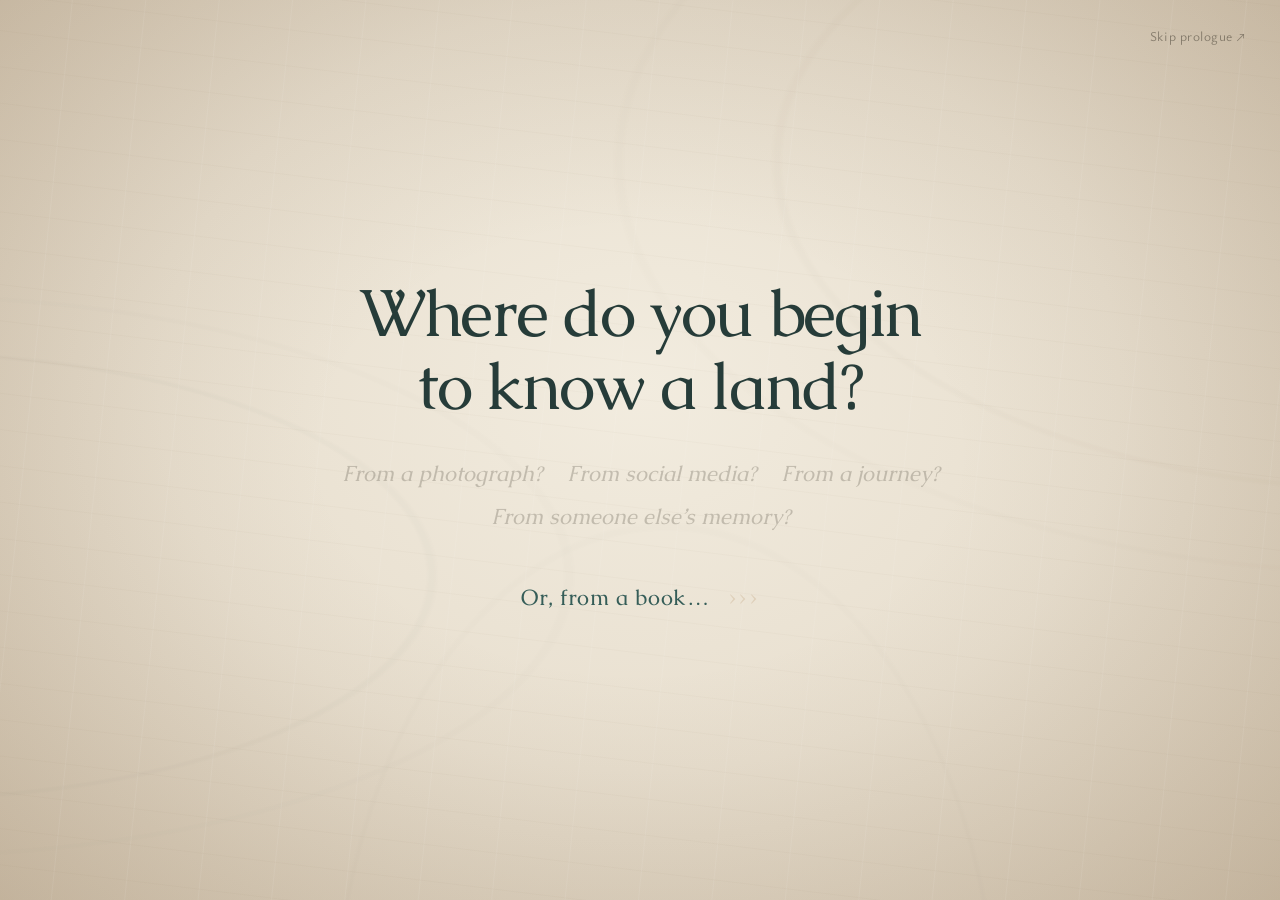
==== site/index.html @ 47a3080e "Update chapter assets and implement mobile landscape experience - Updated versioning for various cha" ====
<!doctype html>
<html lang="en">
  <head>
    <meta charset="UTF-8" />
    <meta name="viewport" content="width=device-width, initial-scale=1" />
    <script src="./scripts/atlas-intro.js?v=d33716026830"></script>
    <meta
      name="description"
      content="How much of China can one book illuminate?"
    />
    <title>山河显影 · 文化苦旅阅读地图</title>
    <link rel="preconnect" href="https://fonts.googleapis.com" />
    <link rel="preconnect" href="https://fonts.gstatic.com" crossorigin />
    <link
      rel="stylesheet"
      href="https://fonts.googleapis.com/css2?family=Caudex:ital,wght@0,400;0,700;1,400;1,700&family=Ysabeau:ital,wght@0,400..700;1,400..700&display=swap"
    />
    <link rel="stylesheet" href="./styles/atlas.css?v=4f4ea7c9a202" />
    <link rel="stylesheet" href="./styles/atlas-physical.css?v=63991ea473cd" />
    <link rel="stylesheet" href="./styles/page-transition.css?v=899e8641905a">
    <link rel="stylesheet" href="./styles/journey-audio.css?v=1cd11e8f093f">
    <script src="./scripts/journey-audio.js?v=e7b5aacf8ba4"></script>
    <script src="./scripts/page-transition.js?v=c800a690a4d4"></script>
    <link rel="stylesheet" href="./styles/site-header.css?v=4050e5fbaac1">
    <script src="./scripts/site-header.js?v=0e608b019350"></script>
    <script src="./scripts/min-type.js?v=880bda1eac59"></script>
    <link rel="stylesheet" href="./styles/atlas-journey.css?v=dbfeda174349">
    <noscript><style>.journey-ready:not(.journey-mounted) .china-map { visibility: visible; }</style></noscript>
    <link rel="preload" as="image" href="./assets/transition-book.svg?v=759a1f4c6555">
    <link rel="stylesheet" href="./styles/atlas-credits.css?v=830dfe30f48f" />
  <link rel="stylesheet" href="./styles/mobile-landscape.css?v=5d707a7c6632">
  <script src="./scripts/mobile-orientation.js?v=a3b263fd7ec6" defer></script>
</head>
  <body data-language="en" class="journey-ready">
    <script>setTimeout(() => { if (!window.ATLAS_JOURNEY) document.body.classList.remove('journey-ready'); }, 5000);</script>
    <div class="paper-noise" aria-hidden="true"></div>

    <header class="atlas-masthead site-masthead">
      <a class="atlas-wordmark site-wordmark" href="./index.html">
        <span data-copy="site-title" data-site-title>山河显影</span>
      </a>

      <button
        type="button"
        class="atlas-progress site-progress"
        aria-haspopup="dialog"
        data-aria="view-stamps-aria"
        aria-label="查看已显影的图章"
      >
        <span data-copy="progress-label" data-site-progress-label>My Seals</span>
        <b><i class="progress-count" data-site-progress-count>0</i> / <span data-site-progress-total>9</span></b>
      </button>

      <div class="atlas-actions site-actions">
        <div class="atlas-language site-language" role="group" aria-label="Language">
          <button type="button" data-language="zh" aria-pressed="false">中文</button>
          <span>／</span>
          <button type="button" data-language="en" aria-pressed="true">EN</button>
        </div>
      </div>
    </header>

    <main class="atlas-experience">
      <section class="atlas-intro">
        <h1>
          <span data-copy="question-line-1">一部书能够</span><span class="question-tail" data-copy="question-line-2">照亮多少中国？</span>
        </h1>
        <div class="cta-callout" role="note" data-atlas-guide>
          <button class="cta-close" type="button" data-aria="cta-close-aria" aria-label="关闭玩法提示">×</button>
          <span class="cta-text">
            <strong data-copy="cta-message">提灯寻路，让山河慢慢亮起</strong>
            <em data-copy="cta-hint">将游标靠近提灯，拖动地图探索，滚动缩放。完成章节后点亮光圈。</em>
            <small data-copy="cta-reward">集齐九枚山河图章，解锁最终彩蛋。</small>
          </span>
        </div>
        <button class="cta-reopen" type="button" data-aria="cta-open-aria" aria-label="打开玩法提示" hidden>
          <i aria-hidden="true">i</i><span data-copy="cta-open">玩法</span>
        </button>
      </section>

      <section class="atlas-map-stage" data-aria="stage-aria" aria-label="文化苦旅中国故事地图">
        <svg
          class="china-map"
          data-min-type="off"
          viewBox="46 98 944 590"
          role="img"
          data-aria="map-aria"
          aria-label="未完全显影的中国故事地图"
        >

          <defs>
            <filter id="atlas-bleed" x="-15%" y="-15%" width="130%" height="130%">
              <feTurbulence baseFrequency=".012 .07" numOctaves="2" seed="17" result="noise" />
              <feDisplacementMap in="SourceGraphic" in2="noise" scale="2.8" />
            </filter>
            <filter id="atlas-soft" x="-30%" y="-30%" width="160%" height="160%">
              <feGaussianBlur stdDeviation="7" />
            </filter>
            <radialGradient id="story-glow">
              <stop offset="0%" stop-color="#a44735" stop-opacity=".7" />
              <stop offset="38%" stop-color="#a44735" stop-opacity=".18" />
              <stop offset="100%" stop-color="#a44735" stop-opacity="0" />
            </radialGradient>
          </defs>

          <g class="river-skeleton" filter="url(#atlas-bleed)">
            <g class="yellow-river">
              <path id="global-yellow" d="M213 342C275 312 302 255 363 274C419 292 394 357 454 364C533 373 557 300 629 300C719 300 766 358 858 346C917 338 972 302 1086 314" />
              <text id="global-yellow-label-cn" x="707" y="314" class="map-text cn" lang="zh">黄河</text>
              <text id="global-yellow-label-en" x="708" y="329" class="map-text en" lang="en">Yellow River</text>
            </g>
            <g class="yangtze-river">
              <path id="global-yangtze" d="M164 503C259 466 342 524 430 502C512 481 551 521 630 530C733 543 781 489 859 510C947 534 1006 568 1132 553" />
              <text id="global-yangtze-label-cn" x="696" y="539" class="map-text cn" lang="zh">长江</text>
              <text id="global-yangtze-label-en" x="697" y="554" class="map-text en" lang="en">Yangtze</text>
            </g>
            <g id="global-secondary-rivers" class="secondary-rivers" aria-hidden="true"></g>
          </g>

          <g class="ancient-routes" aria-hidden="true">
            <path class="silk-road" d="M127 315C226 270 298 286 363 274C457 256 523 233 635 216" />
            <path class="tea-road" d="M171 505C241 552 338 561 430 503C456 487 462 473 474 458" />
            <text x="337" y="246" class="route-label silk-road-label cn" lang="zh">古丝路</text>
            <text x="337" y="260" class="route-label silk-road-label en" lang="en">Silk Road</text>
            <text x="275" y="575" class="route-label cn" lang="zh">西南古道</text>
            <text x="276" y="589" class="route-label en" lang="en">Southwestern Road</text>
          </g>
          <!-- One image seal per read chapter, placed next to its dot by atlas.js (layoutAtlas). -->
          <g class="chapter-seals" aria-hidden="true"></g>
          <g class="story-points">
            <!-- 《我的山河》谈的是整片土地，因此用黄河与长江之间的文学坐标，不伪装成精确故乡地点。 -->
            <g class="story-point available" role="button" tabindex="0" data-story="my-hometown" data-aria="point-my-hometown-aria" aria-label="进入我的山河">
              <circle class="point-glow" cx="606" cy="414" r="38" />
              <circle class="point-pulse" cx="606" cy="414" r="12" />
              <circle class="point-core" cx="606" cy="414" r="4" />
              <text x="620" y="397" class="point-number">03</text>
              <text x="620" y="421" class="point-clue unread cn" lang="zh">从山河出发</text>
              <text x="620" y="421" class="point-clue unread en" lang="en">Begin with the land</text>
              <text x="620" y="421" class="point-clue complete cn" lang="zh">我的山河</text>
              <text x="620" y="421" class="point-clue complete en" lang="en">My Hometown</text>
            </g>

            <g class="story-point available" role="button" tabindex="0" data-story="kashgar" aria-label="有人把来世，选在这里。">
              <circle class="point-glow" cx="118" cy="327" r="35" />
              <circle class="point-pulse" cx="118" cy="327" r="11" />
              <circle class="point-core" cx="118" cy="327" r="3" />
              <text x="128" y="313" class="point-number">09</text>
              <text x="108" y="335" text-anchor="end" class="point-clue unread cn" lang="zh">有人把来世，选在这里</text>
              <text x="108" y="335" text-anchor="end" class="point-clue unread en" lang="en">Someone chose to be reborn here</text>
              <text x="108" y="335" text-anchor="end" class="point-clue complete cn" lang="zh">西域喀什</text>
              <text x="108" y="335" text-anchor="end" class="point-clue complete en" lang="en">Kashgar</text>
            </g>

            <g class="story-point available" role="button" tabindex="0" data-story="yangguan" data-aria="point-yangguan-aria" aria-label="进入阳关雪">
              <circle class="point-glow" cx="235" cy="304" r="31" />
              <circle class="point-pulse" cx="235" cy="304" r="11" />
              <circle class="point-core" cx="235" cy="304" r="3.5" />
              <text x="245" y="291" class="point-number">08</text>
              <text x="245" y="314" class="point-clue unread cn" lang="zh">冒雪，寻阳关</text>
              <text x="245" y="314" class="point-clue unread en" lang="en">Through snow, seeking Yangguan</text>
              <text x="245" y="314" class="point-clue complete cn" lang="zh">阳关雪</text>
              <text x="245" y="314" class="point-clue complete en" lang="en">Snow on the Southern Pass</text>
            </g>

            <g class="story-point available cluster" role="button" tabindex="0" data-story="secret-spring" data-aria="point-secret-spring-aria" aria-label="进入沙原隐泉">
              <circle class="point-glow" cx="286" cy="272" r="42" />
              <circle class="point-pulse" cx="286" cy="272" r="14" />
              <circle class="point-core" cx="286" cy="272" r="4" />
              <text x="275" y="260" class="point-number">07</text>
              <text x="275" y="280" class="point-clue unread cn" lang="zh">沙山后的一弯泉</text>
              <text x="275" y="280" class="point-clue unread en" lang="en">A crescent spring beyond the dunes</text>
              <text x="275" y="280" class="point-clue complete cn" lang="zh">沙原隐泉</text>
              <text x="275" y="280" class="point-clue complete en" lang="en">The Secret Spring</text>
            </g>

            <g class="story-point available archive-cluster" role="button" tabindex="0" data-story="taoist-tower" data-aria="point-taoist-tower-aria" aria-label="进入道士塔">
              <circle class="point-glow" cx="314" cy="245" r="39" />
              <circle class="point-pulse" cx="314" cy="245" r="13" />
              <circle class="point-core" cx="314" cy="245" r="4" />
              <text x="325" y="218" class="point-number">05</text>
              <text x="325" y="242" class="point-clue unread cn" lang="zh">洞门开，经卷散</text>
              <text x="325" y="242" class="point-clue unread en" lang="en">The door opens; the scrolls scatter</text>
              <text x="325" y="242" class="point-clue complete cn" lang="zh">道士塔</text>
              <text x="325" y="242" class="point-clue complete en" lang="en">The Taoist Priest’s Tower</text>
            </g>

            <g class="story-point primary" role="button" tabindex="0" data-story="dujiangyan" data-aria="point-dujiangyan-aria" aria-label="进入都江堰">
              <circle class="point-glow" cx="455" cy="476" r="47" />
              <circle class="point-pulse" cx="455" cy="476" r="14" />
              <circle class="point-core" cx="455" cy="476" r="4.5" />
              <text x="420" y="460" class="point-number">04</text>
              <text x="440" y="480" class="point-clue unread cn" lang="zh">水，在这里被分开</text>
              <text x="440" y="480" class="point-clue unread en" lang="en">Here, the water divides</text>
              <text x="440" y="480" class="point-clue complete complete-location cn" lang="zh">都江堰</text>
              <text x="440" y="480" class="point-clue complete complete-location en" lang="en">Dujiangyan</text>
            </g>

            <g class="story-point available" role="button" tabindex="0" data-story="chengde" data-aria="point-chengde-aria" aria-label="进入山庄背影">
              <circle class="point-glow" cx="856" cy="252" r="32" />
              <circle class="point-pulse" cx="856" cy="252" r="12" />
              <circle class="point-core" cx="856" cy="252" r="4" />
              <text x="869" y="237" class="point-number">10</text>
              <text x="869" y="260" class="point-clue unread cn" lang="zh">王朝退场</text>
              <text x="869" y="260" class="point-clue unread en" lang="en">A dynasty exits</text>
              <text x="869" y="260" class="point-clue complete cn" lang="zh">山庄背影</text>
              <text x="869" y="260" class="point-clue complete en" lang="en">The Villa from Behind</text>
            </g>

            <!-- Mogao Caves: anchored geographically by atlas-camera.js. -->
            <g class="story-point available" role="button" tabindex="0" data-story="mogao-caves" data-aria="point-mogao-caves-aria" aria-label="进入莫高窟">
              <circle class="point-glow" cx="300" cy="300" r="31" />
              <circle class="point-pulse" cx="300" cy="300" r="11" />
              <circle class="point-core" cx="300" cy="300" r="3.5" />
              <text x="310" y="287" class="point-number">06</text>
              <text x="310" y="310" class="point-clue unread cn" lang="zh">一座山包，半部艺术史</text>
              <text x="310" y="310" class="point-clue unread en" lang="en">A hill holding half an art history</text>
              <text x="310" y="310" class="point-clue complete cn" lang="zh">莫高窟</text>
              <text x="310" y="310" class="point-clue complete en" lang="en">Mogao Caves</text>
            </g>

            <!-- Pokhara, Nepal: Albers position fitted to the projected places in real-geography.js. -->
            <g class="story-point available" role="button" tabindex="0" data-story="fish-tail-lodge" data-aria="point-fish-tail-lodge-aria" aria-label="进入鱼尾山屋">
              <circle class="point-glow" cx="351.5" cy="496.8" r="31" />
              <circle class="point-pulse" cx="351.5" cy="496.8" r="11" />
              <circle class="point-core" cx="351.5" cy="496.8" r="3.5" />
              <text x="361" y="484" class="point-number">11</text>
              <text x="361" y="507" class="point-clue unread cn" lang="zh">雪峰下，回望中国</text>
              <text x="361" y="507" class="point-clue unread en" lang="en">Beneath snow peaks</text>
              <text x="361" y="507" class="point-clue complete cn" lang="zh">鱼尾山屋</text>
              <text x="361" y="507" class="point-clue complete en" lang="en">Fish Tail Lodge</text>
            </g>
          </g>
        </svg>

      </section>

      <aside class="chapter-preview" aria-live="polite">
        <p data-copy="preview-text">
          一项两千多年前的工程，如何让一片平原成为“天府之国”？
        </p>
        <button class="enter-story" type="button">
          <span data-copy="enter">循着水声进入</span>
          <svg viewBox="0 0 64 18" aria-hidden="true">
            <path d="M1 9H59M51 2L60 9L51 16" />
          </svg>
        </button>
      </aside>

      <div class="unavailable-note" role="status">
        <span data-copy="unavailable">这处故事仍在等待显影</span>
      </div>

      <aside class="reveal-receipt" aria-live="polite">
        <span class="receipt-mark">水</span>
        <div>
          <p data-copy="receipt-title">一处山河已经显影</p>
          <strong data-copy="receipt-body">岷江的水，在这里成为成都平原。</strong>
        </div>
      </aside>
    </main>

    <footer class="atlas-footer">
      <div class="atlas-footer-source">
        <span class="atlas-citation" data-copy="source">文本：余秋雨《文化苦旅》</span>
        <button type="button" class="atlas-map-source site-data-sources-trigger">Data Sources</button>
      </div>
      <button class="view-stamps" type="button" data-copy="view-stamps">我的印章</button>
      <button class="reset-progress" type="button" data-copy="reset">重置阅读痕迹</button>
    </footer>

    <div class="stamp-overlay" hidden>
      <div
        class="stamp-modal"
        role="dialog"
        aria-modal="true"
        aria-labelledby="stamp-modal-title"
      >
        <button type="button" class="stamp-close" data-aria="close-aria" aria-label="关闭">×</button>
        <h2 id="stamp-modal-title" data-copy="stamp-title">图章</h2>
        <p class="stamp-count"></p>
        <div class="stamp-grid"></div>
      </div>
    </div>

    <dialog class="reset-confirmation" aria-labelledby="reset-confirmation-title" aria-describedby="reset-confirmation-description">
      <form method="dialog">
        <p class="reset-confirmation-kicker" data-copy="reset-dialog-kicker">重新开始</p>
        <h2 id="reset-confirmation-title" data-copy="reset-dialog-title">确定重新开始吗？</h2>
        <p id="reset-confirmation-description" data-copy="reset-dialog-description">这将清除你的所有章节进度与收集的图章，并返回最初的阅读引导。</p>
        <div class="reset-confirmation-actions">
          <button class="reset-cancel" type="submit" value="cancel" data-copy="reset-dialog-cancel" autofocus>取消</button>
          <button class="reset-confirm" type="button" data-copy="reset-dialog-confirm">确认重置</button>
        </div>
      </form>
    </dialog>

    <script src="./data/real-geography.js?v=49a9ddc8d22f"></script>
    <script src="./scripts/atlas.js?v=c07370ee52df"></script>
    <script src="./data/atlas-physical.js?v=a63d195fc66c"></script>
    <script src="./scripts/atlas-camera.js?v=516c25f31cf2"></script>
    <script src="./scripts/atlas-journey.js?v=deb8ffab061d"></script>
    <script src="./data/book-contents.js?v=c83d024fbbd7"></script>
    <script src="./scripts/credits-landscape.js?v=433461f9e958"></script>
    <script src="./scripts/atlas-credits.js?v=ea63b1888b7a"></script>
    <script src="./scripts/atlas-ending.js?v=7615b9f7954f"></script>
  </body>
</html>
---- site/styles/atlas.css ----
:root {
  color-scheme: light;
  --paper: #ece7db;
  --paper-light: #f3efe5;
  --ink: #20251f;
  --ink-soft: #64675c;
  --water: #345d6e;
  --water-light: #75939c;
  --moss: #747c6e;
  --sand: #b7a47f;
  --seal: #9d3d31;
  --line: rgba(32, 37, 31, 0.2);
  --cn: "Songti SC", "STSong", "Noto Serif CJK SC", "Source Han Serif SC", serif;
  --en: "Caudex", Georgia, serif;
  --label: "Ysabeau", "Songti SC", "STSong", "Noto Serif CJK SC", "Source Han Serif SC", serif;
}

* { box-sizing: border-box; }

html,
body {
  min-width: 320px;
  min-height: 100%;
}

body {
  margin: 0;
  overflow: hidden;
  color: var(--ink);
  background:
    radial-gradient(circle at 45% 46%, rgba(255, 255, 255, .55), transparent 34rem),
    var(--paper);
  font-family: var(--cn);
}

body[data-language="en"] {
  font-family: var(--en);
}

button,
a { color: inherit; }

button { font: inherit; }

.paper-noise {
  position: fixed;
  inset: 0;
  z-index: 40;
  pointer-events: none;
  opacity: .085;
  background: url("../assets/paper-grain.svg");
  mix-blend-mode: multiply;
}

.atlas-experience {
  position: relative;
  height: 100vh;
  padding-top: 72px;
}

.atlas-intro {
  position: absolute;
  z-index: 7;
  top: 100px;
  left: 5vw;
  width: min(1000px, 90vw);
  pointer-events: none;
}

.cta-callout {
  position: relative;
  display: flex;
  align-items: flex-start;
  gap: 13px;
  max-width: 390px;
  margin: 20px 0 0;
  padding: 17px 50px 18px 18px;
  border: 1px solid rgba(157, 61, 49, .3);
  border-radius: 4px 22px 9px 17px;
  background: linear-gradient(135deg, rgba(250, 247, 240, .97), rgba(240, 231, 214, .92));
  box-shadow: 0 16px 38px rgba(70, 50, 34, .12), inset 0 1px rgba(255, 255, 255, .45);
  pointer-events: auto;
  transition: opacity .28s ease, transform .28s ease;
}

.cta-callout[hidden] { display: none; }

.cta-callout::after {
  content: "";
  position: absolute;
  right: 17px;
  bottom: -5px;
  width: 38px;
  height: 9px;
  border-bottom: 1px solid rgba(157, 61, 49, .28);
  border-radius: 50%;
  transform: rotate(-5deg);
}

.cta-text {
  display: flex;
  flex-direction: column;
  gap: 6px;
}

.cta-text strong {
  color: var(--seal);
  font: 700 13.5px var(--label);
  font-style: normal;
  letter-spacing: .1em;
}

.cta-text em {
  color: var(--ink-soft);
  font: 13.5px var(--label);
  font-style: normal;
  letter-spacing: .07em;
}

.cta-text small {
  margin-top: 5px;
  padding-top: 8px;
  border-top: 1px solid rgba(157, 61, 49, .2);
  color: var(--seal);
  font: 600 12px/1.55 var(--label);
  letter-spacing: .07em;
}

.cta-close {
  position: absolute;
  top: 9px;
  right: 10px;
  display: grid;
  place-items: center;
  width: 34px;
  height: 34px;
  padding: 0;
  border: 0;
  border-radius: 50%;
  background: transparent;
  color: var(--ink-soft);
  font: 20px/1 var(--label);
  cursor: pointer;
}

.cta-close:hover,
.cta-close:focus-visible { background: rgba(157, 61, 49, .1); color: var(--seal); }

.cta-reopen {
  display: inline-flex;
  align-items: center;
  gap: 8px;
  min-height: 36px;
  margin-top: 18px;
  padding: 4px 13px 4px 6px;
  border: 1px solid rgba(157, 61, 49, .28);
  border-radius: 20px 20px 20px 7px;
  background: rgba(250, 247, 240, .9);
  color: var(--ink-soft);
  box-shadow: 0 8px 24px rgba(70, 50, 34, .1);
  font: 600 13px/1 var(--label);
  letter-spacing: .08em;
  pointer-events: auto;
  cursor: pointer;
}

.cta-reopen[hidden] { display: none; }
.cta-reopen i {
  display: grid;
  place-items: center;
  width: 24px;
  height: 24px;
  border-radius: 50%;
  background: var(--seal);
  color: #f6efe2;
  font: 600 14px/1 var(--en);
}
.cta-reopen:hover,
.cta-reopen:focus-visible { border-color: var(--seal); color: var(--seal); transform: translateY(-1px); }
.cta-close:focus-visible,
.cta-reopen:focus-visible { outline: 1px solid var(--seal); outline-offset: 3px; }

.atlas-intro h1 {
  margin: 0;
  font-size: clamp(22px, 5.2vw, 52px);
  font-weight: 400;
  line-height: 1.18;
  letter-spacing: .06em;
  white-space: nowrap;
}

.atlas-intro h1 span { display: inline; }

.atlas-intro h1 .question-accent {
  color: var(--seal);
  position: relative;
  display: inline-block;
}

.title-fireflies { position: absolute; inset: 0; pointer-events: none; }
.chapter-label-leader {
  fill: none; stroke: #8b1820; stroke-width: 1;
  vector-effect: non-scaling-stroke; opacity: .85; pointer-events: none;
}
.title-fireflies i {
  position: absolute; width: 4px; height: 4px; border-radius: 50%;
  background: #ffe3a2; box-shadow: 0 0 6px 2px #e6b96199;
  opacity: .25; animation: title-firefly 4.8s ease-in-out infinite;
}
.title-fireflies i:nth-child(1) { left: 8%; top: 8%; animation-delay: -1s; }
.title-fireflies i:nth-child(2) { left: 68%; top: -12%; animation-delay: -3.4s; }
.title-fireflies i:nth-child(3) { left: 96%; top: 66%; animation-delay: -4.8s; }
.title-fireflies i:nth-child(4) { left: 35%; top: 95%; animation-delay: -2.2s; }
@keyframes title-firefly {
  0%, 100% { opacity: .12; transform: translate(-4px, 4px) scale(.7); }
  35% { opacity: .95; transform: translate(3px, -5px) scale(1); }
  65% { opacity: .45; transform: translate(10px, -12px) scale(.8); }
  82% { opacity: .8; transform: translate(2px, -3px) scale(1); }
}
@media (prefers-reduced-motion: reduce) {
  .atlas-intro h1 .title-fireflies { display: none; }
}

body[data-language="en"] .atlas-intro h1 {
  font-family: var(--en);
  font-size: clamp(15px, 3.2vw, 46px);
  font-weight: 400;
  font-style: normal;
  line-height: 1.05;
  letter-spacing: -.025em;
}

body[data-language="en"] .atlas-intro .question-tail::before {
  content: " ";
}

.atlas-map-stage {
  position: absolute;
  inset: 72px 0 28px;
  overflow: hidden;
}

.china-map {
  position: absolute;
  inset: 3% 1% -2% 1%;
  width: 98%;
  height: 99%;
  overflow: visible;
  transform-origin: 53% 64%;
  transition:
    transform 1.25s cubic-bezier(.72, 0, .25, 1),
    opacity .7s ease;
}

.river-skeleton path {
  fill: none;
  stroke: rgba(52, 93, 110, .44);
  stroke-linecap: round;
}

.yellow-river path { stroke-width: 4; }
.yangtze-river path { stroke-width: 6; }
.secondary-rivers path {
  stroke-width: 1.35;
  opacity: .1;
  transition: opacity 1.2s ease, stroke-width 1.2s ease;
}

body.dujiangyan-complete .secondary-rivers path[data-river="min"] {
  stroke-width: 2.5;
  opacity: .58;
}

.map-text,
.route-label {
  fill: var(--ink-soft);
  font-family: var(--cn);
  font-size: 16px;
  letter-spacing: .18em;
  paint-order: stroke;
  stroke: rgba(236, 231, 219, .94);
  stroke-width: 3px;
  stroke-linejoin: round;
}

.map-text.en,
.route-label.en {
  font-family: var(--label);
  font-size: 12px;
  letter-spacing: .16em;
}

.vertical { writing-mode: vertical-rl; }

.ancient-routes path {
  fill: none;
  stroke: rgba(92, 83, 64, .27);
  stroke-width: 1.2;
  stroke-dasharray: 2 8;
}

.route-label { font-size: 13px; }
.route-label.en { font-size: 11px; }

.story-point {
  cursor: pointer;
  outline: none;
}

.story-point .point-glow {
  fill: url("#story-glow");
  opacity: .22;
  transition: opacity .4s ease;
}

.story-point .point-core {
  fill: var(--seal);
  stroke: var(--paper);
  stroke-width: 1.5;
}

.story-point .point-pulse,
.story-point .point-orbit {
  fill: none;
  stroke: var(--seal);
  stroke-width: 1;
  transform-box: fill-box;
  transform-origin: center;
}

.point-archive-mark {
  fill: none;
  stroke: var(--seal);
  stroke-width: 1;
  pointer-events: none;
}

.story-point .point-pulse {
  animation: atlas-pulse 2.4s ease-out infinite;
}

@keyframes atlas-pulse {
  0% { opacity: .7; transform: scale(.45); }
  100% { opacity: 0; transform: scale(2.6); }
}

.point-number {
  fill: var(--seal);
  font: 10px var(--label);
  letter-spacing: .14em;
  paint-order: stroke;
  stroke: rgba(236, 231, 219, .94);
  stroke-width: 2.5px;
  stroke-linejoin: round;
}

.point-clue {
  fill: var(--ink);
  font-family: var(--cn);
  font-size: 15px;
  letter-spacing: .13em;
  paint-order: stroke;
  stroke: rgba(236, 231, 219, .96);
  stroke-width: 3px;
  stroke-linejoin: round;
}

.point-clue.en {
  font: 12px var(--label);
  letter-spacing: .15em;
}

/* One language at a time. Every paired label carries lang="zh" or lang="en"; the one for the other
   language is removed whatever else styles it, so both can never show together. */
body[data-language="zh"] [lang="en"],
body[data-language="en"] [lang="zh"] {
  display: none !important;
}

.story-point.quiet .point-clue,
.story-point.quiet .point-number {
  opacity: .18;
  transition: opacity .35s ease;
}

.story-point.quiet .point-core { opacity: .42; }

.story-point:hover .point-glow { opacity: .72; }
.story-point.quiet:hover .point-clue,
.story-point.quiet:hover .point-number { opacity: .8; }

.story-point.primary .point-clue {
  font-size: 17px;
}

.story-point.available .point-clue {
  font-size: 16px;
}

.story-point.available .point-glow {
  opacity: .34;
}

.story-point .complete { display: none; }

body.my-hometown-complete .story-point[data-story="my-hometown"] .unread {
  display: none;
}

body.my-hometown-complete .story-point[data-story="my-hometown"] .complete {
  display: block;
}

body.dujiangyan-complete .story-point[data-story="dujiangyan"] .unread {
  display: none;
}

body.dujiangyan-complete .story-point[data-story="dujiangyan"] .complete {
  display: block;
}

body.secret-spring-complete .story-point[data-story="secret-spring"] .unread {
  display: none;
}

body.secret-spring-complete .story-point[data-story="secret-spring"] .complete {
  display: block;
}

body.taoist-tower-complete .story-point[data-story="taoist-tower"] .unread {
  display: none;
}

body.taoist-tower-complete .story-point[data-story="taoist-tower"] .complete {
  display: block;
}

body.chengde-complete .story-point[data-story="chengde"] .unread {
  display: none;
}

body.chengde-complete .story-point[data-story="chengde"] .complete {
  display: block;
}

body.yangguan-complete .story-point[data-story="yangguan"] .unread {
  display: none;
}

body.yangguan-complete .story-point[data-story="yangguan"] .complete {
  display: block;
}

body.mogao-caves-complete .story-point[data-story="mogao-caves"] .unread {
  display: none;
}

body.mogao-caves-complete .story-point[data-story="mogao-caves"] .complete {
  display: block;
}

body.fish-tail-lodge-complete .story-point[data-story="fish-tail-lodge"] .unread {
  display: none;
}

body.fish-tail-lodge-complete .story-point[data-story="fish-tail-lodge"] .complete {
  display: block;
}

/* Chapter callout: placed next to the hovered dot by atlas.js (left/top, data-side, --tip). It takes no layout space. */
.chapter-preview {
  --callout-bg: rgba(243, 239, 229, .97);
  --callout-line: rgba(157, 61, 49, .38);
  position: absolute;
  z-index: 9;
  left: 0;
  top: 0;
  width: min(280px, calc(100% - 24px));
  padding: 14px 18px 12px;
  border: 1px solid var(--callout-line);
  background: var(--callout-bg);
  box-shadow: 0 16px 44px rgba(41, 38, 29, .14);
  opacity: 0;
  visibility: hidden;
  transform: translateY(6px);
  pointer-events: none;
  transition:
    opacity .28s ease,
    transform .28s ease,
    visibility .28s;
}

.chapter-preview[data-side="above"] { transform: translateY(-6px); }
.chapter-preview[data-side="left"] { transform: translateX(6px); }
.chapter-preview[data-side="right"] { transform: translateX(-6px); }

.chapter-preview.is-visible {
  opacity: 1;
  visibility: visible;
  transform: none;
  pointer-events: auto;
}

/* touch: a card may sit on top of a neighbouring dot, so only its button captures taps */
@media (hover: none) {
  .chapter-preview.is-visible { pointer-events: none; }
  .chapter-preview.is-visible .enter-story { pointer-events: auto; }
}

/* pointer toward the dot: a rotated square showing two borders */
.chapter-preview::before {
  content: "";
  position: absolute;
  width: 11px;
  height: 11px;
  background: var(--callout-bg);
  border: 0 solid var(--callout-line);
  transform: rotate(45deg);
}

.chapter-preview[data-side="below"]::before {
  top: -6px;
  left: var(--tip, 50%);
  margin-left: -6px;
  border-width: 1px 0 0 1px;
}

.chapter-preview[data-side="above"]::before {
  bottom: -6px;
  left: var(--tip, 50%);
  margin-left: -6px;
  border-width: 0 1px 1px 0;
}

.chapter-preview[data-side="left"]::before {
  right: -6px;
  top: var(--tip, 50%);
  margin-top: -6px;
  border-width: 1px 1px 0 0;
}

.chapter-preview[data-side="right"]::before {
  left: -6px;
  top: var(--tip, 50%);
  margin-top: -6px;
  border-width: 0 0 1px 1px;
}

/* dotted leader from the pointer to the dot, only when the card sits farther off (--lead > 0) */
.chapter-preview::after {
  content: "";
  position: absolute;
  border: 0 dotted var(--callout-line);
}

.chapter-preview[data-side="below"]::after {
  left: var(--tip, 50%);
  bottom: 100%;
  height: var(--lead, 0px);
  margin-bottom: 6px;
  border-left-width: 1px;
}

.chapter-preview[data-side="above"]::after {
  left: var(--tip, 50%);
  top: 100%;
  height: var(--lead, 0px);
  margin-top: 6px;
  border-left-width: 1px;
}

.chapter-preview[data-side="left"]::after {
  top: var(--tip, 50%);
  left: 100%;
  width: var(--lead, 0px);
  margin-left: 6px;
  border-top-width: 1px;
}

.chapter-preview[data-side="right"]::after {
  top: var(--tip, 50%);
  right: 100%;
  width: var(--lead, 0px);
  margin-right: 6px;
  border-top-width: 1px;
}

.preview-index {
  margin: 0;
  color: var(--seal);
  font: 13.5px var(--label);
  letter-spacing: .16em;
}

.chapter-preview h2 {
  margin: 8px 0 7px;
  font-size: 24px;
  font-weight: 400;
  letter-spacing: .1em;
}

body[data-language="en"] .chapter-preview h2 {
  font: 21px var(--en);
  letter-spacing: -.02em;
}

.chapter-preview > p:not(.preview-index) {
  margin: 0 0 12px;
  color: var(--ink-soft);
  font-size: 13.5px;
  line-height: 1.8;
  letter-spacing: .08em;
}

body[data-language="en"] .chapter-preview > p:not(.preview-index) {
  font: 14px/1.55 var(--en);
  letter-spacing: 0;
}

.enter-story {
  appearance: none;
  display: flex;
  align-items: center;
  gap: 13px;
  padding: 8px 0;
  border: 0;
  border-bottom: 1px solid var(--ink);
  background: none;
  font-size: 13.5px;
  letter-spacing: .15em;
  cursor: pointer;
}

.enter-story svg {
  width: 45px;
  fill: none;
  stroke: currentColor;
  stroke-width: 1;
}

.unavailable-note {
  position: absolute;
  z-index: 12;
  left: 50%;
  bottom: 65px;
  padding: 10px 16px;
  color: var(--paper);
  background: var(--ink);
  font-size: 13.5px;
  letter-spacing: .14em;
  opacity: 0;
  transform: translate(-50%, 8px);
  pointer-events: none;
  transition: opacity .25s ease, transform .25s ease;
}

.unavailable-note.is-visible {
  opacity: 1;
  transform: translate(-50%, 0);
}

.reveal-receipt {
  position: fixed;
  z-index: 55;
  top: calc(var(--site-header-height, 72px) + 22px);
  right: 30px;
  display: grid;
  grid-template-columns: 54px minmax(190px, 1fr);
  gap: 14px;
  align-items: center;
  width: min(390px, calc(100vw - 40px));
  min-height: 86px;
  padding: 14px 20px 14px 16px;
  border: 1px solid rgba(118, 75, 53, .72);
  border-radius: 3px 12px 12px 3px;
  background:
    radial-gradient(circle at 16% 22%, rgba(255,255,255,.38), transparent 24%),
    repeating-linear-gradient(0deg, rgba(114,76,53,.045) 0 1px, transparent 1px 4px),
    #e8ddc5;
  box-shadow: 0 18px 32px rgba(25, 28, 25, .22), inset 0 0 0 2px rgba(255,255,255,.18), inset 0 0 22px rgba(105, 70, 44, .17);
  opacity: 0;
  transform: translateX(0) scaleX(1);
  transform-origin: right center;
  pointer-events: none;
  overflow: visible;
  will-change: transform, opacity;
  transition: opacity .35s ease;
}

.reveal-receipt::before,
.reveal-receipt::after {
  content: "";
  position: absolute;
  top: -7px;
  bottom: -7px;
  width: 17px;
  border: 1px solid rgba(104, 65, 43, .65);
  background: linear-gradient(90deg, #b78a62, #ead9ba 48%, #9a6848);
  box-shadow: 0 5px 9px rgba(45, 34, 27, .2);
  z-index: -1;
}

.reveal-receipt::before {
  left: -9px;
  border-radius: 50% 4px 4px 50%;
  transform: rotate(-1deg);
}

.reveal-receipt::after {
  right: -9px;
  border-radius: 4px 50% 50% 4px;
  transform: rotate(1deg);
}

body.is-returning .reveal-receipt {
  opacity: 1;
  transform: translateY(0);
  pointer-events: auto;
  animation: scroll-unfurl 1s cubic-bezier(.2,.78,.22,1) both;
}

@keyframes scroll-unfurl {
  0% { opacity: 0; transform: translateX(115%) scaleX(.18); }
  58% { opacity: 1; transform: translateX(-3%) scaleX(1.035); }
  78% { transform: translateX(1%) scaleX(.985); }
  100% { opacity: 1; transform: translateX(0) scaleX(1); }
}

.receipt-mark {
  display: grid;
  width: 44px;
  height: 44px;
  place-items: center;
  border: 2px solid var(--seal);
  color: var(--seal);
  font-size: 25px;
}

.reveal-receipt p {
  margin: 0 0 5px;
  color: var(--seal);
  font-size: 14px;
  letter-spacing: .15em;
}

.reveal-receipt strong {
  font-size: 13.5px;
  font-weight: 400;
  letter-spacing: .07em;
}

body[data-seal-collection="flying"] .site-progress {
  animation: seal-target-pulse .45s ease-in-out infinite alternate;
}

@keyframes seal-target-pulse {
  from { transform: translateX(0); }
  to { transform: translateX(3px); }
}

.stamp-overlay {
  position: fixed;
  z-index: 60;
  inset: 0;
  display: flex;
  align-items: center;
  justify-content: center;
  padding: 24px;
  background: rgba(32, 37, 31, .55);
  backdrop-filter: blur(2px);
  opacity: 0;
  transition: opacity .26s ease;
}

.stamp-overlay:not(.is-visible) { pointer-events: none; }

.stamp-overlay.is-visible { opacity: 1; }

.stamp-modal {
  position: relative;
  width: min(560px, 100%);
  min-width: 0;
  max-height: 82vh;
  overflow-y: auto;
  padding: 34px 30px 30px;
  border: 1px solid var(--line);
  background: var(--paper-light);
  box-shadow: 0 24px 70px rgba(41, 38, 29, .25);
  transform: translateY(14px) scale(.98);
  transition: transform .3s ease;
}

.stamp-overlay.is-visible .stamp-modal {
  transform: none;
}

.stamp-close {
  position: absolute;
  top: 16px;
  right: 16px;
  appearance: none;
  padding: 4px;
  border: 0;
  background: none;
  color: var(--ink-soft);
  font-size: 20px;
  line-height: 1;
  cursor: pointer;
}

.stamp-close:hover,
.stamp-close:focus-visible {
  color: var(--seal);
}

.stamp-kicker {
  margin: 0 0 10px;
  color: var(--seal);
  font: 600 13.5px var(--label);
  letter-spacing: .16em;
}

.stamp-modal h2 {
  margin: 0 0 12px;
  font-size: 26px;
  font-weight: 400;
  letter-spacing: .12em;
}

.stamp-desc {
  max-width: 40em;
  margin: 0 0 6px;
  color: var(--ink-soft);
  font-size: 14px;
  line-height: 1.8;
  letter-spacing: .06em;
}

.stamp-count {
  margin: 0 0 22px;
  color: var(--ink-soft);
  font: 600 13.5px var(--label);
  letter-spacing: .12em;
}

.stamp-grid {
  display: grid;
  grid-template-columns: repeat(3, minmax(0, 1fr));
  gap: 24px 18px;
}

.stamp-card {
  display: flex;
  flex-direction: column;
  align-items: center;
  gap: 10px;
  padding: 8px 0;
  text-align: center;
}

.stamp-mark {
  display: grid;
  width: 52px;
  height: 52px;
  place-items: center;
  border: 2px dashed var(--line);
  color: var(--ink-soft);
  font-size: 26px;
}

.stamp-card.is-unlocked .stamp-mark {
  border-style: solid;
  border-color: var(--seal);
  background: rgba(157, 61, 49, .06);
  color: var(--seal);
}

.stamp-name {
  font-size: 14px;
  letter-spacing: .1em;
  color: var(--ink);
}

.stamp-card:not(.is-unlocked) .stamp-name {
  color: var(--ink-soft);
}

.stamp-line {
  font-size: 13.5px;
  line-height: 1.6;
  letter-spacing: .05em;
  color: var(--ink-soft);
}

.stamp-card:not(.is-unlocked) .stamp-line {
  font-style: italic;
  opacity: .9;
}

.view-stamps {
  display: none;
}

.atlas-footer {
  position: fixed;
  inset: auto 0 0;
  z-index: 30;
  display: flex;
  align-items: center;
  justify-content: flex-end;
  gap: 26px;
  height: 38px;
  padding: 0 38px;
  border-top: 1px solid var(--line);
  background: rgba(236, 231, 219, .9);
  color: var(--ink-soft);
  font: 13.5px var(--label);
  letter-spacing: .07em;
}

.atlas-citation {
  margin-right: auto;
}

.atlas-map-source {
  color: var(--ink-soft);
  font-family: var(--label);
  font-size: 11px;
  letter-spacing: 0.04em;
}

.reset-progress {
  appearance: none;
  padding: 0;
  border: 0;
  background: none;
  color: inherit;
  cursor: pointer;
}

@media (max-width: 900px) {
  body { overflow-y: auto; }

  .atlas-experience {
    height: auto;
    min-height: 100vh;
    padding-top: 64px;
  }

  .atlas-intro {
    position: relative;
    top: auto;
    left: auto;
    width: auto;
    padding: 25px 22px 0;
  }

  .cta-callout { padding: 15px 46px 16px 15px; }

  .atlas-map-stage {
    position: relative;
    inset: auto;
    height: 76vh;
    min-height: 560px;
    margin-top: -10px;
    overflow-x: auto;
    overflow-y: hidden;
    overscroll-behavior-x: contain;
    scrollbar-color: var(--ink-soft) transparent;
    scrollbar-width: thin;
  }

  .china-map {
    inset: 0;
    width: 100%;
    height: 100%;
  }

  .atlas-footer {
    position: static;
    justify-content: flex-end;
    gap: 16px;
    height: 40px;
    padding: 0 18px;
    font-size: 13.5px;
  }

  .atlas-citation {
    display: none;
  }

  .view-stamps {
    display: block;
    appearance: none;
    padding: 0;
    border: 0;
    background: none;
    color: var(--seal);
    cursor: pointer;
  }

  .reveal-receipt {
    position: fixed;
    top: calc(var(--site-header-height, 64px) + 16px);
    right: 14px;
    bottom: auto;
    width: min(360px, calc(100vw - 28px));
    grid-template-columns: 44px minmax(0, 1fr);
    padding: 12px 15px 12px 12px;
  }

  .stamp-modal {
    padding: 28px 20px 24px;
  }
}

@media (max-width: 520px) {

  .atlas-map-stage {
    height: 66vh;
    min-height: 480px;
  }

  /* A phone keeps the map near the desktop scale, so its labels stay at 10pt without crowding,
     and the map scrolls sideways (atlas.js starts it centred on the chapters). */
  .atlas-map-stage {
    overflow-x: auto;
    overflow-y: hidden;
    overscroll-behavior-x: contain;
    scrollbar-width: none;
  }

  .atlas-map-stage::-webkit-scrollbar { display: none; }

  .china-map {
    inset: 0 auto 0 0;
    width: 880px;
  }

  .chapter-preview {
    width: min(232px, calc(100% - 24px));
    padding: 12px 14px 10px;
  }

  .chapter-preview h2 {
    margin: 6px 0 5px;
    font-size: 21px;
  }

  body[data-language="en"] .chapter-preview h2 { font-size: 19px; }

  .reset-progress,
  .view-stamps { font-size: 13.5px; }
}

@media (prefers-reduced-motion: reduce) {
  *,
  *::before,
  *::after {
    scroll-behavior: auto !important;
    animation-duration: .01ms !important;
    animation-iteration-count: 1 !important;
    transition-duration: .01ms !important;
  }
}

/* English typography: Caudex for editorial text, Ysabeau for interface text. */
body[data-language="en"] :is(
  .enter-story,
  .unavailable-note,
  .reset-progress,
  .reveal-receipt button,
  .view-stamps,
  .stamp-kicker,
  .stamp-count,
  .stamp-close
) {
  font-family: var(--label);
  font-weight: 600;
}

body[data-language="en"] :is(
  .atlas-progress,
  .atlas-language,
  .map-text.en,
  .route-label.en,
  .point-number,
  .point-clue.en,
  .preview-index,
  .enter-story,
  .unavailable-note,
  .atlas-footer
) {
  letter-spacing: .08em;
}

/* Readable type scale based on Material's label/body hierarchy. */
.route-label.en {
  font-size: 13px;
}

.point-number {
  font-size: 12px;
}

.point-clue.en {
  font-size: 14px;
  font-weight: 600;
}

.preview-index,
.unavailable-note {
  font-size: 14px;
  line-height: 1.4;
}

.chapter-preview > p:not(.preview-index) {
  font-size: 14px;
  line-height: 1.65;
}

body[data-language="en"] .chapter-preview > p:not(.preview-index) {
  font: 15px/1.6 var(--en);
}

.enter-story {
  min-height: 40px;
  font-size: 14px;
}

.reveal-receipt p,
.reveal-receipt strong {
  font-size: 14px;
  line-height: 1.4;
}

.atlas-footer {
  font-size: 14px;
}

@media (max-width: 900px) {
  .atlas-intro {
    width: 100%;
  }

  .atlas-footer {
    font-size: 14px;
  }
}

@media (max-width: 520px) {
  .reset-progress,
  .view-stamps {
    font-size: 14px;
  }
}

/* Kashgar remains visible after reading. */
body.kashgar-complete [data-story="kashgar"] .point-core { fill: var(--cinnabar, #944b39); r: 6px; }
body.kashgar-complete [data-story="kashgar"] .point-glow { opacity: .3; }

[data-story="kashgar"] .complete,body.kashgar-complete [data-story="kashgar"] .unread{display:none}
body.kashgar-complete[data-language="zh"] [data-story="kashgar"] .complete.cn,body.kashgar-complete[data-language="en"] [data-story="kashgar"] .complete.en{display:block}

.receipt-mark.has-seal{border:0;background:none;flex-shrink:0}.receipt-mark.has-seal img{width:50px;height:50px;display:block}

/* Homepage previews contain only a question and its invitation. */
.chapter-preview > p[data-copy="preview-text"] { font-size: 17px; line-height: 1.75; letter-spacing: .025em; margin: 0 0 22px; }
body[data-language="en"] .chapter-preview > p[data-copy="preview-text"] { font-size: 19px; line-height: 1.5; }
.stamp-mark.has-seal { border: 0; background: none; }
.stamp-mark.has-seal img { display: block; width: 52px; height: 52px; }

.stamp-overlay[hidden] { display: none; }

/* 阳关雪: the drawn seal stays on the map after reading, as with Kashgar. */

/* A read chapter's dot settles like Kashgar's: a larger, still cinnabar dot, no pulse. */
body.my-hometown-complete [data-story="my-hometown"] .point-core,
body.dujiangyan-complete [data-story="dujiangyan"] .point-core,
body.secret-spring-complete [data-story="secret-spring"] .point-core,
body.taoist-tower-complete [data-story="taoist-tower"] .point-core,
body.chengde-complete [data-story="chengde"] .point-core,
body.yangguan-complete [data-story="yangguan"] .point-core,
body.fish-tail-lodge-complete [data-story="fish-tail-lodge"] .point-core,
body.mogao-caves-complete [data-story="mogao-caves"] .point-core {
  fill: var(--cinnabar, #944b39);
  r: 6px;
}
body.my-hometown-complete [data-story="my-hometown"] .point-glow,
body.dujiangyan-complete [data-story="dujiangyan"] .point-glow,
body.secret-spring-complete [data-story="secret-spring"] .point-glow,
body.taoist-tower-complete [data-story="taoist-tower"] .point-glow,
body.chengde-complete [data-story="chengde"] .point-glow,
body.yangguan-complete [data-story="yangguan"] .point-glow,
body.fish-tail-lodge-complete [data-story="fish-tail-lodge"] .point-glow,
body.mogao-caves-complete [data-story="mogao-caves"] .point-glow {
  opacity: .3;
}
body.my-hometown-complete [data-story="my-hometown"] .point-pulse,
body.kashgar-complete [data-story="kashgar"] .point-pulse,
body.dujiangyan-complete [data-story="dujiangyan"] .point-pulse,
body.secret-spring-complete [data-story="secret-spring"] .point-pulse,
body.taoist-tower-complete [data-story="taoist-tower"] .point-pulse,
body.chengde-complete [data-story="chengde"] .point-pulse,
body.yangguan-complete [data-story="yangguan"] .point-pulse,
body.fish-tail-lodge-complete [data-story="fish-tail-lodge"] .point-pulse,
body.dujiangyan-complete [data-story="dujiangyan"] .point-orbit,
body.secret-spring-complete [data-story="secret-spring"] .point-orbit,
body.taoist-tower-complete [data-story="taoist-tower"] .point-orbit,
body.chengde-complete [data-story="chengde"] .point-orbit,
body.yangguan-complete [data-story="yangguan"] .point-orbit,
body.fish-tail-lodge-complete [data-story="fish-tail-lodge"] .point-orbit,
body.dujiangyan-complete [data-story="dujiangyan"] .point-archive-mark,
body.secret-spring-complete [data-story="secret-spring"] .point-archive-mark,
body.taoist-tower-complete [data-story="taoist-tower"] .point-archive-mark,
body.chengde-complete [data-story="chengde"] .point-archive-mark,
body.yangguan-complete [data-story="yangguan"] .point-archive-mark,
body.fish-tail-lodge-complete [data-story="fish-tail-lodge"] .point-archive-mark,
body.mogao-caves-complete [data-story="mogao-caves"] .point-pulse,
body.mogao-caves-complete [data-story="mogao-caves"] .point-orbit {
  display: none;
  animation: none;
}

/* 莫高窟 */

/* 鱼尾山屋 */


/* One seal per read chapter (docs/map-guidance.md M-4, M-7): the same image seal the chapter uses, placed by
   atlas.js next to its dot where it covers no label, dot or other seal; stamped in when the reader returns. */
.chapter-seal { opacity: 0; pointer-events: none; transition: opacity 1.3s; }
.chapter-seal.is-shown { opacity: .9; }

.chapter-seal { transform-box:fill-box; transform-origin:center; }
.chapter-seal.is-reveal-pending { opacity:0; transition:none; }
.chapter-seal.is-stamping { transition:none; }


.reset-confirmation {
  width: min(470px, calc(100vw - 32px));
  margin: auto;
  padding: 0;
  border: 1px solid rgba(198, 165, 107, .32);
  border-radius: 5px 22px 10px 18px;
  color: #e3dccd;
  background: linear-gradient(145deg, #3c2c23, #2b211b);
  box-shadow: 0 30px 100px rgba(20, 12, 8, .48), inset 0 1px rgba(240, 214, 170, .08);
}
.reset-confirmation::backdrop { background: rgba(35, 26, 20, .58); backdrop-filter: blur(3px); }
.reset-confirmation form { padding: 32px 34px 30px; }
.reset-confirmation-kicker {
  margin: 0 0 10px;
  color: #d5b77e;
  font: 600 12px/1.4 var(--label);
  letter-spacing: .18em;
}
.reset-confirmation h2 {
  margin: 0 0 14px;
  font: 400 27px/1.35 var(--cn);
  letter-spacing: .08em;
}
body[data-language="en"] .reset-confirmation h2 { font-family: var(--en); letter-spacing: .025em; }
.reset-confirmation #reset-confirmation-description {
  margin: 0;
  color: #bfc0b3;
  font: 14px/1.75 var(--label);
  letter-spacing: .045em;
}
.reset-confirmation-actions {
  display: flex;
  justify-content: flex-end;
  gap: 10px;
  margin-top: 26px;
  padding-top: 18px;
  border-top: 1px solid rgba(198, 165, 107, .18);
}
.reset-confirmation-actions button {
  min-height: 42px;
  padding: 0 17px;
  border-radius: 10px 10px 4px 10px;
  font: 600 13px/1 var(--label);
  letter-spacing: .07em;
  cursor: pointer;
}
.reset-cancel { border: 1px solid rgba(198, 165, 107, .25); background: transparent; color: #d2cbbb; }
.reset-cancel:hover,
.reset-cancel:focus-visible { border-color: rgba(213, 183, 126, .7); color: #f0dfbf; }
.reset-confirm { border: 1px solid #aa5145; background: #923e34; color: #f7eee2; box-shadow: 0 8px 22px rgba(53, 20, 16, .28); }
.reset-confirm:hover,
.reset-confirm:focus-visible { background: #aa4a3d; }
.reset-confirmation-actions button:focus-visible { outline: 1px solid #e2bd82; outline-offset: 3px; }
@media (max-width: 520px) {
  .reset-confirmation form { padding: 27px 22px 22px; }
  .reset-confirmation-actions { align-items: stretch; flex-direction: column-reverse; }
  .reset-confirmation-actions button { width: 100%; }
}
---- site/styles/atlas-physical.css ----
/* A geographic drawing on paper: every terrain stroke is data anchored. */
.paper-noise { background-image: url('../assets/atlas-paper.svg'); opacity: .12; }
.atlas-map-stage { isolation: isolate; overflow: hidden; }
.china-map {
  inset: 0; width: 100%; height: 100%; overflow: hidden;
  touch-action: none; cursor: grab; user-select: none;
  transition: none; background: #eee9dc;
}
.china-map.is-panning { cursor: grabbing; }
.china-map:focus-visible { outline: 1px solid #944b39; outline-offset: -4px; }
.atlas-sea { fill: #dce3df; }
.atlas-land { fill: #f0e9d9; stroke: #738a83; stroke-width: .8; vector-effect: non-scaling-stroke; }
.atlas-region { stroke: none; }
.atlas-region-mountain { fill: #777d61; opacity: .04; }
.atlas-region-plateau { fill: #b4a17a; opacity: .065; }
.atlas-region-basin { fill: #c5b58c; opacity: .06; }
.atlas-region-desert { fill: #c5a76d; opacity: .21; }
.atlas-hachures { fill: none; stroke: #746e54; stroke-width: .65; opacity: .32; stroke-linecap: round; vector-effect: non-scaling-stroke; }
.atlas-hachures.weight-1 { stroke-width: .8; opacity: .4; }
.atlas-hachures.weight-2 { stroke-width: .9; opacity: .46; }
.atlas-contour { fill: none; stroke: #807953; stroke-width: .65; opacity: .23; vector-effect: non-scaling-stroke; }
.atlas-stream { fill: none; stroke: #6d9194; stroke-width: .75; opacity: .62; vector-effect: non-scaling-stroke; }
.atlas-lake { fill: #94b2b1; fill-opacity: .55; stroke: #739697; stroke-width: .65; vector-effect: non-scaling-stroke; }
.china-map .river-skeleton { filter: none; }
.china-map .river-skeleton path { stroke: #62878c; stroke-width: 1.7; opacity: .76; vector-effect: non-scaling-stroke; }
.china-map .secondary-rivers path { opacity: .45; stroke-width: 1; }
.china-map .ancient-routes path { stroke-width: 1; opacity: .6; vector-effect: non-scaling-stroke; }
.physical-label { fill: #727760; font-family: var(--cn); paint-order: stroke; stroke: #f0e9d9ee; stroke-linejoin: round; pointer-events: none; }
.physical-label.sea { fill: #708e91; stroke: #dce3dfee; }
.physical-label.lake,.physical-label.local { fill: #5f7d7b; }
body[data-language="en"] .physical-label { font-family: var(--en); font-style: italic; }
.china-map[data-detail="1"] [data-level="2"],
.china-map[data-detail="1"] [data-level="3"],
.china-map[data-detail="2"] [data-level="3"] { display: none; }
.story-point .point-glow,.story-point .point-pulse { pointer-events: none; }
.atlas-intro h1 { text-shadow: 0 1px 14px #f5eedf,0 1px 5px #f5eedf; }
.atlas-intro { position: fixed; top: calc(var(--site-header-height,72px) + 22px); left: 3.5vw; }
.cta-callout { max-width: 410px; background: #f6f0e2d9; border-color: #a995704d; }
.atlas-navigation {
  position: absolute; right: 28px; bottom: 24px; z-index: 8;
  display: flex; flex-direction: column; align-items: flex-end; gap: 9px;
}
.atlas-zoom-controls {
  display: flex;
  gap: 2px;
  padding: 3px;
  border: 1px solid #958b7030;
  border-radius: 13px 13px 5px 13px;
  background: #f3ecddc9;
  box-shadow: 0 8px 24px #54493416, inset 0 1px #fff8;
  backdrop-filter: blur(8px);
}
.atlas-zoom-controls button {
  position: relative;
  display: grid;
  place-items: center;
  width: 46px;
  height: 44px;
  min-width: 0;
  min-height: 0;
  padding: 0;
  border: 0;
  border-radius: 9px;
  background: transparent;
  color: #565c4e;
  cursor: pointer;
  font: 0/0 var(--sans);
}
.atlas-zoom-controls button + button { box-shadow: inset 1px 0 #958b7018; }
.atlas-zoom-controls button[data-camera="in"]::before,
.atlas-zoom-controls button[data-camera="in"]::after,
.atlas-zoom-controls button[data-camera="out"]::before {
  content: "";
  position: absolute;
  top: 50%;
  left: 50%;
  width: 13px;
  height: 1.25px;
  border-radius: 2px;
  background: currentColor;
  transform: translate(-50%, -50%);
}
.atlas-zoom-controls button[data-camera="in"]::after { transform: translate(-50%, -50%) rotate(90deg); }
.atlas-zoom-controls button.atlas-home { width: 52px; font: 14px/1 var(--cn); letter-spacing: .05em; }
.atlas-zoom-controls button:disabled { opacity: .3; cursor: default; }
.atlas-zoom-controls button:hover:not(:disabled) { background: #e4dac7a6; }
.atlas-zoom-controls button:focus-visible,.atlas-notes-toggle:focus-visible,.atlas-notes-close:focus-visible { outline: 1px solid #944b39; outline-offset: 2px; }
.atlas-scale {
  padding: 4px 8px;
  border: 1px solid #958b7026;
  border-radius: 8px 3px 8px 8px;
  background: #f3ecddbd;
  color: #646c5f;
  box-shadow: 0 5px 16px #54493412;
  font: 13.5px var(--label);
  backdrop-filter: blur(7px);
}
.atlas-footer-source { display: flex; align-items: center; gap: 22px; margin-right: auto; min-width: 0; }
.atlas-footer-source .atlas-citation { margin-right: 0; }
.atlas-notes-toggle { display: inline-flex; align-items: center; gap: 8px; min-height: 32px; padding: 0; border: 0; background: none; font: inherit; color: inherit; cursor: pointer; }
.atlas-notes-toggle:hover,.atlas-notes-close:hover { color: var(--seal); }
.atlas-geography-notes { position: fixed; left: 24px; bottom: 50px; z-index: 45; width: min(480px,calc(100vw - 48px)); max-height: calc(100dvh - 140px); overflow-y: auto; padding: 30px; font: 14px/1.8 var(--cn); color: #626955; background: #f3efe5fa; border: 1px solid var(--line); box-shadow: 0 24px 70px #29261d38; }
.atlas-geography-notes[hidden] { display: none; }
.atlas-geography-notes h2 { margin: 0 28px 18px 0; font-size: 22px; font-weight: 400; letter-spacing: .08em; color: var(--ink); }
.atlas-notes-close { position: absolute; top: 12px; right: 12px; width: 32px; height: 32px; border: 0; background: none; font-size: 22px; color: inherit; cursor: pointer; }
.atlas-geography-notes p { margin: 10px 0; }
.atlas-geography-notes a { text-underline-offset: 3px; }
.chapter-preview {
  /* a deeper, warmer parchment: closer to the lamp-lit ground, so the bubble no longer glares on the dark map */
  --callout-bg: rgba(222, 209, 185, .96);
  --callout-line: rgba(132, 92, 58, .38);
  padding: 24px 28px 22px;
  border: 1px solid var(--callout-line);
  border-radius: 16px;
  box-shadow: 0 5px 18px #93806b10;
}
.chapter-preview,
.chapter-preview[data-side],
.chapter-preview.is-visible { transition: none; transform: none; }
/* on the deeper parchment the question needs a darker grey to stay at 4.5:1 (map-guidance A-1) */
.chapter-preview > p:not(.preview-index) { color: #4d4f46; }
.chapter-preview::before,.chapter-preview::after { content: none; }
.thought-trail { position: absolute; inset: 0; width: 100%; height: 100%; overflow: visible; pointer-events: none; }
.thought-trail circle { fill: var(--callout-bg); stroke: var(--callout-line); stroke-width: 1px; }
.chapter-preview, .chapter-preview * { transition: none !important; }
.flying-collection-seal { position: fixed; left: 0; top: 0; z-index: 65; width: 48px; height: 48px; pointer-events: none; transform-origin: center; }
.seal-collection-status { position: fixed; width: 1px; height: 1px; padding: 0; overflow: hidden; clip-path: inset(50%); white-space: nowrap; }
.site-progress.is-receiving { box-shadow: 0 0 0 7px #944b3912; background: #944b3914; }
@media (max-width: 900px) {
  .atlas-intro { position: fixed; top: calc(var(--site-header-height,64px) + 16px); left: 22px; width: calc(100% - 44px); padding: 0; }
  .atlas-map-stage { margin-top: calc(var(--atlas-intro-height,130px) + 34px); height: 70vh; min-height: 440px; overflow: hidden; }
  .china-map { inset: 0; width: 100%; height: 100%; }
  .atlas-footer { height: auto; min-height: 44px; flex-wrap: wrap; padding: 8px 18px; gap: 8px 16px; }
  .atlas-footer-source { flex-basis: 100%; flex-wrap: wrap; gap: 6px 18px; }
  .atlas-footer-source .atlas-citation { display: inline; }
  .atlas-geography-notes { left: 16px; bottom: 20px; width: calc(100vw - 32px); padding: 26px 22px; }
  .atlas-navigation { right: 16px; bottom: 16px; }
  .cta-callout { margin-top: 12px; }
}
@media (max-width: 520px) {
  .atlas-map-stage { height: 63vh; min-height: 420px; }
  .chapter-preview { padding: 22px 24px 20px; }
}

/* Phones (2026-10-09): one screen, no page scroll. The map fills everything between the intro and the footer,
   and the footer stays at the bottom (it used to sit below a fixed 63-70vh map, out of sight). */
@media (max-width: 900px) {
  :root { --atlas-footer-h: 0px; }
  html, body { height: 100%; overflow: hidden; }
  .atlas-experience { height: 100dvh; min-height: 0; }
  .atlas-map-stage {
    height: calc(100dvh - var(--site-header-height, 64px) - var(--atlas-intro-height, 130px) - 34px - var(--atlas-footer-h));
    min-height: 260px;
  }
  .atlas-footer { position: fixed; inset: auto 0 0; z-index: 30; min-height: var(--atlas-footer-h); align-content: center; }
}
@media (max-width: 520px) {
  .atlas-map-stage { height: calc(100dvh - var(--site-header-height, 64px) - var(--atlas-intro-height, 130px) - 34px - var(--atlas-footer-h)); min-height: 260px; }
}
/* the language buttons and the sound button sit side by side in their wrapper */
.site-masthead .site-actions { display: flex; align-items: center; justify-content: flex-end; gap: 12px; }
@media (max-width: 900px) {
  .atlas-map-source { font-size: 13.5px; }
  .atlas-footer .view-stamps, .atlas-footer .reset-progress { min-height: 36px; }
}
/* Phones (2026-10-09): no footer - the map gets the space. The seals open from the header's seal count. */
@media (max-width: 900px) {
  .atlas-footer { display: none; }
}
---- site/styles/page-transition.css ----
/* Snapshot pages shrink into a shared open volume before the leaf turns. */
@view-transition { navigation: auto; }
::view-transition { background:#302219 url("../assets/transition-book.svg?v=759a1f4c6555") center / 129vw 67.5vh no-repeat; }
::view-transition-group(root) { animation-duration:1800ms; }
::view-transition-image-pair(root) { isolation:isolate; }
::view-transition-old(root),::view-transition-new(root) { transform-origin:0 0; mix-blend-mode:normal; box-sizing:border-box; }
::view-transition-old(root) { z-index:2; animation:book-leaf-forward 1800ms ease-in-out both; backface-visibility:visible; }
::view-transition-new(root) { z-index:1; animation:book-enter 1800ms ease-in-out both; }
@keyframes book-leaf-forward {
  0% { transform:translate(0,0) scale(1); opacity:1; filter:brightness(1); }
  24% { transform:translate(50vw,18.5vh) scale(.63); opacity:1; filter:brightness(1); box-shadow:0 0 0 12px #eaddc0; }
  25% { transform:translate(50vw,18.5vh) scale(.63) perspective(2500px) rotateY(0deg); }
  40% { filter:brightness(.88); }
  50% { filter:contrast(.02) brightness(1.85) sepia(.3); }
  65% { transform:translate(50vw,18.5vh) scale(.63) perspective(2500px) rotateY(-165deg); opacity:1; filter:contrast(.02) brightness(1.85) sepia(.3); box-shadow:30px 10px 60px #30221966; }
  66%,100% { transform:translate(50vw,18.5vh) scale(.63) perspective(2500px) rotateY(-180deg); opacity:0; }
}
@keyframes book-enter {
  0%,68% { transform:translate(50vw,18.5vh) scale(.63); opacity:1; box-shadow:0 0 0 12px #eaddc0; }
  100% { transform:translate(0,0) scale(1); opacity:1; box-shadow:0 0 0 0 #eaddc0; }
}
@media (max-width:600px) {
  ::view-transition-group(root),::view-transition-old(root),::view-transition-new(root) { animation-duration:1450ms; }
}
@media (prefers-reduced-motion:reduce) {
  @view-transition { navigation:none; }
  ::view-transition-group(*),::view-transition-old(*),::view-transition-new(*) { animation:none!important; }
}

/* Only an explicit chapter entry uses the book artwork and 3D rotation. */
html:not([data-transition-mode="entry"])::view-transition { background:#eee2c9; }
html:not([data-transition-mode="entry"])::view-transition-group(root) { animation-duration:280ms; }
html:not([data-transition-mode="entry"])::view-transition-old(root) {
  animation:page-fade-out 280ms ease-out both; transform:none; filter:none; box-shadow:none;
}
html:not([data-transition-mode="entry"])::view-transition-new(root) {
  animation:none; transform:none; filter:none; opacity:1;
}
@keyframes page-fade-out { from { opacity:1; } to { opacity:0; } }
.book-destination { position:fixed; inset:0; width:100vw; height:100dvh; border:0; z-index:2147483647; background:#eee2c9; pointer-events:none; }

html.land-in-transit { overflow:hidden; }
---- site/styles/journey-audio.css ----
.site-masthead .site-sound-toggle {
  appearance: none;
  position: absolute;
  top: 18px;
  right: 142px;
  width: 36px;
  height: 36px;
  border: 1px solid currentColor;
  border-radius: 50%;
  background: transparent;
  color: inherit;
  opacity: .76;
  font: 21px/1 var(--sans);
  cursor: pointer;
}
.site-masthead .site-sound-toggle[aria-pressed="true"] { opacity: 1; }
.site-masthead .site-sound-toggle[aria-pressed="false"]::after {
  content: '';
  position: absolute;
  width: 27px;
  height: 1px;
  top: 17px;
  left: 4px;
  background: currentColor;
  transform: rotate(-44deg);
}
.site-masthead .site-sound-toggle:hover,
.site-masthead .site-sound-toggle:focus-visible { background: rgba(157, 61, 49, .1); }
@media (max-width: 900px) {
  /* in the header grid between the seal count and the language buttons (the script inserts it there) */
  .site-masthead:has(.site-sound-toggle) { grid-template-columns: 1fr auto auto auto; }
  .site-masthead .site-sound-toggle { position: relative; top: auto; right: auto; width: 32px; height: 32px; font-size: 18px; }
}
---- site/styles/site-header.css ----
/* Shared by the atlas, chapter title leaf and chapter reading view. */
:root {
  --serif-cn: "Songti SC", "STSong", "Noto Serif CJK SC", "Source Han Serif SC", serif;
  --serif-en: "Caudex", Georgia, serif;
  --sans: "Ysabeau", "Songti SC", "STSong", "Noto Serif CJK SC", "Source Han Serif SC", serif;
  --site-header-height: 72px;
  --site-header-pad: 38px;
  --site-header-line: rgba(32, 37, 31, .2);
  --bar-top: var(--site-header-height);
  --header: var(--site-header-height);
}
.site-masthead {
  position: fixed;
  inset: 0 0 auto;
  z-index: 50;
  display: grid;
  grid-template-columns: 1fr auto 1fr;
  align-items: center;
  height: var(--site-header-height);
  padding: 0 var(--site-header-pad);
  border-bottom: 1px solid var(--site-header-line);
  background: rgba(236, 231, 219, .84);
  color: #20251f;
  backdrop-filter: blur(9px);
}
.site-masthead .site-wordmark {
  display: flex;
  align-items: baseline;
  justify-self: start;
  gap: 14px;
  width: max-content;
  color: inherit;
  text-decoration: none;
  white-space: nowrap;
}
.site-masthead .site-wordmark span {
  display: inline;
  font: 700 20px var(--serif-cn);
  letter-spacing: .18em;
}
body[data-language="en"] .site-masthead .site-wordmark span {
  font-family: var(--serif-en);
  letter-spacing: .17em;
}
.site-masthead .site-progress {
  appearance: none;
  display: flex;
  align-items: center;
  gap: 13px;
  padding: 6px 8px;
  margin: 0 -8px;
  border: 0;
  border-radius: 3px;
  background: none;
  color: inherit;
  font: 500 14px/1.35 var(--sans);
  letter-spacing: .1em;
  text-decoration: none;
  cursor: pointer;
  transition: background-color .25s ease;
}
.site-masthead .site-progress:hover,
.site-masthead .site-progress:focus-visible { background: rgba(157, 61, 49, .08); }
.site-masthead .site-progress b {
  padding-left: 13px;
  border-left: 1px solid var(--site-header-line);
  font-weight: 500;
}
.site-masthead .site-progress i { color: #9d3d31; font-style: normal; }
.site-masthead .site-actions { justify-self: end; }
.site-masthead .site-language {
  display: flex;
  justify-self: end;
  align-items: center;
  gap: 7px;
  color: inherit;
  font: 600 14px/1.35 var(--sans);
  letter-spacing: .08em;
}
.site-masthead .site-language button {
  appearance: none;
  min-width: 0;
  min-height: 0;
  padding: 0;
  border: 0;
  border-radius: 0;
  background: none;
  color: inherit;
  font: inherit;
  opacity: .72;
  cursor: pointer;
}
.site-masthead .site-language button[aria-pressed="true"] { opacity: 1; color: inherit; text-decoration: underline 1px; text-underline-offset: 5px; }
body[data-language="en"] .site-masthead .site-progress { letter-spacing: .08em; }
@media (max-width: 900px) {
  :root { --site-header-height: 64px; --site-header-pad: 18px; }
  .site-masthead { grid-template-columns: 1fr auto auto; column-gap: 12px; }
  .site-masthead .site-progress { display: flex; gap: 0; margin: 0; padding: 6px; font-size: 13.5px; }
  .site-masthead .site-progress > [data-site-progress-label] { display: none; }
  .site-masthead .site-progress b { padding-left: 0; border-left: 0; white-space: nowrap; }
  body[data-language="en"] .site-masthead .site-wordmark span { max-width: 40vw; overflow: hidden; text-overflow: ellipsis; font-size: 15px; letter-spacing: .03em; }
}
@media (max-width: 520px) {
  .site-masthead .site-wordmark span { font-size: 17px; }
}

/* Phones: the wordmark and language buttons get 40 px tap targets. The sound button takes its own grid column
   (journey-audio.css), so it can never sit on the seal count whatever the widths. */
@media (max-width: 900px) {
  .site-masthead .site-wordmark { align-self: stretch; align-items: center; }
  .site-masthead .site-language button { min-height: 40px; padding: 0 3px; }
}

.site-data-sources-trigger {
  appearance: none;
  padding: 0;
  border: 0;
  background: none;
  color: inherit;
  font: inherit;
  letter-spacing: inherit;
  cursor: pointer;
}
.site-data-sources-trigger:hover,
.site-data-sources-trigger:focus-visible { color: #9d3d31; }
.site-data-sources {
  width: min(430px, calc(100vw - 32px));
  margin: auto;
  padding: 34px 34px 30px;
  border: 1px solid rgba(90, 76, 58, .28);
  color: #2f352f;
  background: rgba(244, 239, 228, .98);
  box-shadow: 0 30px 100px rgba(45, 36, 25, .3);
}
.site-data-sources::backdrop {
  background: rgba(42, 34, 25, .34);
  backdrop-filter: blur(2px);
}
.site-data-sources h2 {
  margin: 0 44px 24px 0;
  font: 400 25px/1.3 var(--serif-cn);
  letter-spacing: .12em;
}
body[data-language="en"] .site-data-sources h2 {
  font-family: var(--serif-en);
  letter-spacing: .04em;
}
.site-data-sources-close {
  position: absolute;
  top: 19px;
  right: 20px;
  width: 38px;
  height: 38px;
  border: 0;
  background: none;
  color: #62675f;
  font: 25px/1 var(--sans);
  cursor: pointer;
}
.site-data-sources-list {
  display: grid;
  gap: 0;
  margin: 0;
  padding: 0;
  list-style: none;
  border-top: 1px solid rgba(90, 76, 58, .18);
}
.site-data-sources-list li {
  display: grid;
  grid-template-columns: 34px 1fr;
  align-items: center;
  min-height: 52px;
  border-bottom: 1px solid rgba(90, 76, 58, .18);
}
.site-data-sources-list span {
  color: #9a7d5a;
  font: 10px/1 var(--sans);
  letter-spacing: .08em;
}
.site-data-sources-list a {
  color: inherit;
  font: 16px/1.3 var(--serif-en);
  letter-spacing: .025em;
  text-decoration: none;
}
.site-data-sources-list a::after { content: "↗"; float: right; color: #9a7d5a; font: 13px var(--sans); }
.site-data-sources-list a:hover,
.site-data-sources-list a:focus-visible { color: #9d3d31; }
@media (max-width: 520px) {
  .site-data-sources { padding: 28px 24px 24px; }
}
---- site/styles/atlas-journey.css ----
/* The interface stays readable above a dark, explorable map. */
body.journey-ready { background: #302219; }
.journey-ready:not(.journey-mounted) .china-map { visibility: hidden; }
.journey-ready .paper-noise { opacity: .035; }
.journey-ready .site-masthead,
.journey-ready .atlas-footer { background: #32251eed; color: #dfd8c8; border-color: #b69a6633; }
.journey-ready .site-wordmark,
.journey-ready .site-language,
.journey-ready .site-language button,
.journey-ready .site-progress { color: #dfd8c8; }
.journey-ready .site-progress b,
.journey-ready .site-progress i,
.journey-ready .site-language button[aria-pressed="true"] { color: #e8bd7b; }
.journey-ready .atlas-intro h1 { color: #e3dccd; text-shadow: 0 2px 16px #302219; }
.journey-ready .atlas-intro .question-accent { color: #d9b57c; }
.journey-ready .cta-callout {
  max-width: 410px;
  background: linear-gradient(135deg, #3c2c23f5, #2d221ceb);
  border-color: #c6a56b52;
  box-shadow: 0 18px 48px #160e0a42, inset 0 1px #f0d6aa12;
}
.journey-ready .cta-text strong { color: #e2bd82; }
.journey-ready .cta-text em { color: #b6b9aa; line-height: 1.6; }
.journey-ready .cta-text small { border-color: #c6a56b30; color: #d5b77e; }
.journey-ready .cta-close { color: #b6b9aa; }
.journey-ready .cta-close:hover,
.journey-ready .cta-close:focus-visible { color: #f0c989; background: #d9b57c18; }
.journey-ready .cta-reopen { color: #c9c3b5; background: #38291fe8; border-color: #b69a6648; box-shadow: 0 12px 30px #160e0a38; }
.journey-ready .cta-reopen i { color: #38291f; background: #d9b57c; }
.journey-ready .cta-reopen:hover,
.journey-ready .cta-reopen:focus-visible { color: #e2bd82; border-color: #d9b57c; }
.journey-ready .atlas-zoom-controls {
  background: linear-gradient(145deg, #3b2d24dc, #30241dd4);
  border-color: #c3a46b2d;
  box-shadow: 0 12px 32px #160e0a34, inset 0 1px #f0d6aa0d;
}
.journey-ready .atlas-zoom-controls button { color: #ddd4c2; }
.journey-ready .atlas-zoom-controls button + button { box-shadow: inset 1px 0 #d8bb8620; }
.journey-ready .atlas-zoom-controls button:hover:not(:disabled) { background: #c09b6330; }
.journey-ready .atlas-scale {
  background: #382b22c9;
  border-color: #c3a46b24;
  color: #b8b9a9;
  box-shadow: 0 8px 22px #160e0a28;
}
.journey-ready .china-map:focus-visible { outline-color: #e2bd82; }
.journey-fog { position: absolute; inset: 0; width: 100%; height: 100%; z-index: 3; pointer-events: none; }
.journey-traveler { position: absolute; left: 0; top: 0; width: 80px; height: 64px; z-index: 4; pointer-events: none; overflow: visible; filter: drop-shadow(0 3px 3px #0008); }
.journey-facing { transform-origin: 60px 85px; }
.journey-leg { transform-box: fill-box; transform-origin: 50% 0; }
.journey-traveler.is-walking .journey-leg { animation: horse-stride 1.1s ease-in-out infinite alternate; }
.journey-traveler.is-walking .journey-leg:nth-child(even) { animation-direction: alternate-reverse; }
.journey-traveler.is-walking .journey-rider { animation: poet-ride 1.1s ease-in-out infinite alternate; }
.journey-traveler.is-running .journey-leg,
.journey-traveler.is-running .journey-rider { animation-duration: .3s; }
.journey-status { position: absolute; top: calc(100% + 6px); left: 0; padding: 3px 6px; background: #38291fe8; color: #ead2a7; font: 13.5px/1.5 var(--label); }
.journey-status:empty { display: none; }
.is-journey-running .china-map { pointer-events: none; }
.journey-dust { display: none; }
.journey-traveler.is-walking .journey-dust { display: block; animation: road-dust 1.8s ease-out infinite; }
.journey-traveler.is-walking .journey-robe { transform-origin: 48px 28px; animation: robe-sway 1.5s ease-in-out infinite alternate; }
@keyframes road-dust { from { opacity: .3; transform: translateX(0); } to { opacity: 0; transform: translateX(-8px); } }
@keyframes robe-sway { to { transform: rotate(3deg); } }
body.journey-illuminated { background: #ece7db; }
.journey-illuminated .atlas-intro h1 { color: #423529; text-shadow: 0 1px 12px #f4ecdb; }
.journey-illuminated .atlas-intro .question-accent { color: #944b39; }
.atlas-finale { width: min(620px,calc(100vw - 32px)); max-height: calc(100dvh - 40px); overflow: auto; padding: 42px 36px; border: 1px solid #aa8a5955; color: #493c2e; background: #f1e8d7; box-shadow: 0 24px 100px #36231755; text-align: center; }
.atlas-finale::backdrop { background: #37261933; backdrop-filter: blur(2px); }
.finale-kicker { margin: 0 0 16px; color: #927348; font: 14px var(--label); letter-spacing: .22em; }
.atlas-finale h2 { margin: 0; font-weight: 400; font-size: clamp(25px,3vw,38px); line-height: 1.5; letter-spacing: .08em; }
.finale-message { font-size: 16px; line-height: 1.8; margin: 20px auto 26px; max-width: 34em; }
/* nine chapters: a 3 × 3 grid of seals */
.finale-seals { display: grid; grid-template-columns: repeat(3,1fr); gap: 24px 18px; max-width: 480px; margin: 0 auto; }
.finale-seals figure { margin: 0; }
.finale-seals img { width: 70px; height: 70px; }
.finale-seals figcaption { margin-top: 7px; font-size: 13.5px; line-height: 1.5; }
.finale-return { margin-top: 28px; padding: 12px 6px; background: none; border: 0; border-bottom: 1px solid #967142; font: inherit; color: inherit; cursor: pointer; }
.finale-return:focus-visible { outline: 2px solid #944b39; outline-offset: 5px; }
@keyframes horse-stride { from { transform: rotate(-13deg); } to { transform: rotate(13deg); } }
@keyframes poet-ride { from { transform: translateY(0); } to { transform: translateY(-1.5px); } }
@media (max-width: 900px) {
  .journey-ready .atlas-intro { background: linear-gradient(#302219 75%,#30221900); padding-bottom: 12px; }
  .journey-ready .cta-callout { margin-top: 10px; padding: 14px 46px 15px 14px; }
  .journey-illuminated .atlas-intro { background: linear-gradient(#ece7db 75%,#ece7db00); }
  .atlas-finale { padding: 28px 20px; }
  .finale-seals { gap: 20px 10px; }
  .finale-seals img { width: 54px; height: 54px; }
}
@media (prefers-reduced-motion: reduce) {
  .journey-traveler * { animation: none !important; }
}
---- site/styles/atlas-credits.css ----
.atlas-finale.cinema-credits {
  --journey-progress: 0; --far-shift: 0px; --middle-shift: 0px; --near-shift: 0px;
  width: 100vw; max-width: none; height: 100dvh; max-height: none; margin: 0; padding: 0;
  border: 0; overflow: hidden; background: #261c17; color: #f0e5d1; color-scheme: dark;
  text-align: center; font-family: var(--cn); isolation: isolate;
}
.cinema-credits::backdrop { background: #261c17; }
body[data-language="en"] .cinema-credits { font-family: var(--en); }
.cinema-credits ::selection { background: #c8a874; color: #261c17; }
.credits-world { position: absolute; inset: 0; overflow: hidden; pointer-events: none; }
.credits-world::after { content: ''; position: absolute; inset: 0; background: linear-gradient(#201b19f5 0%,#211b18e8 48%,#211b1877 73%,transparent 88%); }
.credits-landscape { position: absolute; inset: 0; width: 100%; height: 100%; }
.credits-far-ranges { transform: translateX(var(--far-shift)); }
.credits-middle-ranges { transform: translateX(var(--middle-shift)); }
.credits-near-dunes { transform: translateX(var(--near-shift)); }
.credits-chapter-sky { position: absolute; inset: 0; background-position: center; background-size: cover; opacity: 0; transition: opacity .9s ease; mask-image: linear-gradient(#000 0% 65%,transparent 94%); }
.cinema-credits[data-scene="3"] .credits-chapter-sky.is-current { opacity: 1; }
.cinema-credits[data-scene="3"] .credits-world::after { background: linear-gradient(90deg,#211b1820,#211b18c4 30%,#211b18d4 50%,#211b18c4 70%,#211b1820); }
.credits-traveler { position: absolute; z-index: 4; bottom: 3.5%; left: calc(16% + var(--journey-progress) * 25%); width: clamp(120px,13vw,180px); overflow: visible; pointer-events: none; transform-origin: 50% 88%; filter: drop-shadow(0 5px 4px #1d171966); transition: left 2s ease, opacity .6s ease; }
.credits-traveler .journey-rider { animation: poet-ride 1.1s ease-in-out infinite alternate; }
.credits-traveler .journey-robe { transform-origin: 48px 28px; animation: robe-sway 1.5s ease-in-out infinite alternate; }
.credits-traveler .journey-leg { animation: horse-stride 1.1s ease-in-out infinite alternate; }
.credits-traveler .journey-leg:nth-child(even) { animation-direction: alternate-reverse; }
.credits-carried-lantern { transform-origin: 71px 32px; animation: end-lantern-sway 2s ease-in-out infinite alternate; }
.cinema-credits[data-scene="2"] .credits-traveler { left: 16%; transition: none; }
.cinema-credits[data-scene="2"] .credits-traveler .journey-facing { transform: scaleX(-1); }
.cinema-credits.is-page-departure .credits-traveler { animation: end-leave-page 3.8s cubic-bezier(.4,0,.25,1) both; }
.cinema-credits.is-page-departure .credits-book::after { animation: end-page-threshold 3.8s ease-out both; }
.cinema-credits:not(.is-playing) :is(.credits-traveler,.journey-leg,.journey-rider,.journey-robe,.credits-carried-lantern), .cinema-credits:not(.is-playing) .credits-book::after { animation-play-state: paused; }
.cinema-credits[data-scene="1"] .credits-traveler { opacity: 0; }
.credits-inn { opacity: 0; transition: opacity 2s ease; }
.credits-hung-lantern { opacity: 0; transition: opacity 2s ease 1.2s; }
.cinema-credits[data-scene="5"] .credits-inn, .cinema-credits[data-scene="5"] .credits-hung-lantern { opacity: 1; }
.cinema-credits[data-scene="5"] .credits-traveler { left: 65%; }
.cinema-credits[data-scene="5"] .credits-carried-lantern { opacity: 0; transition: opacity 2s ease 1s; }
.cinema-credits[data-scene="5"] :is(.journey-leg,.journey-rider,.journey-robe) { animation: none; }
.credits-bridge { opacity: 0; transition: opacity 1s ease; }
.cinema-credits[data-scene="4"] .credits-bridge { opacity: 1; }
.credits-road-lamps { position: absolute; z-index: 2; bottom: 11%; left: 7%; right: 7%; display: flex; justify-content: space-between; }
.credits-road-lamps i { position: relative; width: 2px; height: 28px; background: #766149; opacity: .25; transition: opacity .5s ease; }
.credits-road-lamps span { position: absolute; left: -4px; top: -7px; width: 10px; height: 14px; border-radius: 3px; background: #998260; }
.credits-road-lamps .is-lit { opacity: 1; }
.credits-road-lamps .is-lit span { background: #ebc279; box-shadow: 0 0 23px 8px #e1b16638; }
.cinema-credits:is([data-scene="1"],[data-scene="2"]) .credits-road-lamps { opacity: 0; }
.credits-cursor-lamp { position: absolute; z-index: 3; inset: 0; opacity: 0; background: radial-gradient(circle 110px at var(--lamp-x) var(--lamp-y),#e6b86922,transparent); transition: opacity .3s ease; }
.has-lantern-cursor .credits-cursor-lamp { opacity: 1; }
.credits-controls { position: absolute; inset: 0 0 auto; z-index: 5; display: flex; align-items: center; gap: 20px; padding: 17px 38px; background: #32251e; border-bottom: 1px solid #b69a6633; color: #dfd8c8; }
.credits-wordmark { margin-right: auto; text-align: left; font: 600 18px var(--cn); letter-spacing: .15em; }
.credits-controls button, .credits-coda-actions button { color: #f0e5d1; background: transparent; font: 14px var(--label); border: 0; border-bottom: 1px solid #ad8c5966; padding: 8px 0; cursor: pointer; margin: 0; transition: color .2s ease,border-color .2s ease; }
.credits-controls button:hover, .credits-coda-actions button:hover { color: #f6ce87; border-color: #efc986; }
.credits-controls .credits-icon { position: relative; flex: 0 0 36px; width: 36px; height: 36px; border: 1px solid currentColor; border-radius: 50%; padding: 0; opacity: .82; font: 21px/1 var(--sans); }
.credits-controls .credits-icon:hover { opacity: 1; background: #9d3d311a; }
.credits-play svg { display: block; width: 18px; height: 18px; margin: auto; fill: currentColor; }
.credits-play[aria-pressed="false"] svg { fill: none; stroke: currentColor; stroke-width: 1.5; stroke-linejoin: round; }
.credits-scroll-hint::before { content: ''; display: block; width: 22px; height: 28px; margin: 0 auto 12px; background: currentColor; mask: url("../assets/scroll-down.svg") center / contain no-repeat; }
.credits-controls .credits-icon[aria-pressed="true"] { opacity: 1; }
.credits-sound[aria-pressed="false"]::after { content: ''; position: absolute; left: 4px; top: 17px; width: 27px; height: 1px; background: currentColor; transform: rotate(-44deg); }
.credits-controls .finale-return { margin: 0; padding: 8px 0; border: 0; font: 14px var(--label); }
.cinema-credits :focus-visible { outline: 2px solid #dabb82; outline-offset: 5px; }
.credits-viewport { position: relative; z-index: 3; height: 100%; overflow-y: auto; overscroll-behavior: contain; scrollbar-color: #a68a62 #261c17; scroll-padding: 100px 0; }
.cinema-credits:is([data-scene="3"],[data-scene="4"]) .credits-viewport { mask-image: linear-gradient(to bottom,#000 0% 70%,transparent 83%); }
.credits-roll { max-width: 820px; margin: auto; padding: 110px 28px 26vh; }
.credits-roll section { margin: 0 0 28vh; }
.credits-roll :is(.credits-opening,.credits-departure) { min-height: 75vh; }
.cinema-credits h2 { font: 400 clamp(30px,4.3vw,56px)/1.5 var(--cn); letter-spacing: .05em; }
body[data-language="en"] .cinema-credits h2 { font-family: var(--en); }
.cinema-credits h3 { font-weight: 400; font-size: clamp(25px,3.5vw,40px); line-height: 1.6; margin: 0 0 28px; }
.cinema-credits .finale-message { max-width: 34em; margin: 20px auto; color: #e0d0b7; line-height: 1.9; }
.credits-scroll-hint, .credits-legend { color: #d3c2a7; font-size: 14px; line-height: 1.9; max-width: 34em; margin: 28px auto; }
.credits-map-wrap { position: relative; width: min(410px,75%); height: 235px; margin: 0 auto 28px; overflow: hidden; background: #e7dec7; box-shadow: 0 14px 40px #120f0d55; transform: rotate(-3deg); }
.credits-map-snapshot { width: 100%; height: 100%; opacity: .9; }
.credits-map-wrap .china-map, .credits-book-left .china-map { position: static; display: block; width: 100%; height: 100%; min-height: 0; pointer-events: none; }
.credits-book-left { position: relative; overflow: hidden; }
@property --end-light-radius { syntax: '<percentage>'; inherits: false; initial-value: 130%; }
.credits-last-light { position: absolute; inset: 0; background: radial-gradient(circle at 64% 50%, transparent var(--end-light-radius), #34291d88 calc(var(--end-light-radius) + 2%)); }
.cinema-credits.is-opening .credits-last-light { animation: end-reveal-map 2.8s ease-out both; }
.credits-last-seal { position: absolute; right: 8%; top: 36%; width: 50px; height: 50px; background: #e9d7b6; border-radius: 0; padding: 3px; }
.cinema-credits.is-opening .credits-last-seal { animation: end-last-stamp 1s ease-out 2.8s both; }
.credits-book { position: relative; display: flex; width: min(560px,90%); height: 260px; margin: 0 auto 52px; transform: perspective(1000px) rotateX(12deg) rotate(-3deg); box-shadow: 0 18px 30px #120e0c66; border: 5px solid #6b4d35; border-bottom-width: 12px; }
.credits-book > div { flex: 1; min-width: 0; background-color: #dfd1b5; }
.credits-book-left { border-right: 2px solid #8b7153; box-shadow: inset -15px 0 20px #65513744; }
.credits-book-right { position: relative; background-size: cover; background-position: center; box-shadow: inset 15px 0 20px #65513755; }
.credits-page-origin, .credits-page-threshold { position: absolute; left: 58%; width: 1px; height: 1px; }
.credits-page-origin { top: 65%; }
.credits-page-threshold { top: 100%; }
.credits-book::after { content: ''; position: absolute; right: 10%; bottom: -3px; width: 22%; height: 3px; opacity: 0; background: #f0cf8e; box-shadow: 0 0 18px 5px #e8b36644; }
.credits-departure p, .credits-beyond { color: #e0d0b7; line-height: 1.9; max-width: 30em; margin: 0 auto; }
.credits-titles { list-style: none; padding: 0; margin: 48px 0 60px; }
.credits-titles li { position: relative; margin: 0 auto; padding: 20px 44px; width: fit-content; max-width: 100%; font-size: clamp(20px,2.6vw,30px); line-height: 1.6; color: #eee2cf; text-shadow: 0 1px 3px #211b1866; }
.credits-titles .credits-selected { color: #f5d69b; }
.credits-selected img { width: 34px; height: 34px; padding: 3px; background: #dfd0b5; border-radius: 0; position: absolute; left: 0; top: calc(50% - 17px); opacity: .35; }
.credits-selected.is-discovered img { opacity: 1; animation: end-seal-press .65s ease-out both; }
.credits-untranslated { display: block; margin-top: 6px; color: #d2c0a6; font: 13px/1.6 var(--label); }
.credits-attribution dl { margin: 48px 0 0; }
.credits-attribution dt { font: 14px var(--label); color: #d5c2a3; margin: 30px 0 9px; }
.credits-attribution dd { margin: 0; font-size: clamp(18px,2.3vw,25px); line-height: 1.7; overflow-wrap: anywhere; }
.credits-attribution a { color: inherit; text-decoration-color: #b09465; text-underline-offset: 5px; }
.credits-music { max-width: 620px; margin: 64px auto 0; padding-top: 42px; border-top: 1px solid #b69a6647; }
.credits-music h4 { margin: 0 0 24px; color: #d5c2a3; font: 500 15px/1.5 var(--label); letter-spacing: .16em; text-transform: uppercase; }
.credits-music p { margin: 12px 0; font-size: clamp(17px,2vw,22px); line-height: 1.75; color: #eee2cf; }
body[data-language="zh"] .credits-music h4 { font-family: var(--cn); letter-spacing: .2em; }
.credits-coda h3 { white-space: pre-line; color: #f0cd8d; }
.credits-coda > p { line-height: 1.9; color: #e0d0b7; margin: 0 auto 28px; max-width: 30em; }
.credits-roll .credits-coda { margin-bottom: 0; }
.credits-travel-book { max-width: 490px; padding: 22px 30px 14px; margin: 0 auto 24px; color: #493c2e; background: linear-gradient(90deg,#e2d3b7 0%,#f1e6cc 49%,#c5b08b 50%,#eee1c5 52%,#e3d1b3 100%); box-shadow: 0 12px 25px #100c0944; border: 2px solid #876447; border-bottom-width: 6px; transform: rotate(-1deg); }
.cinema-credits .finale-seals { grid-template-columns: repeat(3,1fr); gap: 13px 12px; max-width: 440px; }
.cinema-credits .finale-seals img { width: 44px; height: 44px; border-radius: 0; }
.cinema-credits .finale-seals figcaption { font-size: 11px; margin-top: 4px; color: #554431; }
.credits-record { font: 12px/1.5 var(--label); margin: 18px 0 0; }
.credits-coda-actions { display: flex; justify-content: center; gap: 30px; }
.credits-route { position: absolute; z-index: 4; left: 50%; bottom: 16px; transform: translateX(-50%); display: flex; gap: 14px; pointer-events: none; }
.credits-route i { width: 4px; height: 4px; border-radius: 50%; background: #b4a18177; }
.credits-route .is-reached { background: #f0cb86; box-shadow: 0 0 8px #f0cb8655; }
.atlas-readings-complete .cta-callout { display: none; }
.credits-replay[hidden] { display: none; }
.credits-replay { background: none; border: 0; color: inherit; font: inherit; text-decoration: underline; text-underline-offset: 4px; cursor: pointer; }
@keyframes end-leave-page {
  0%,18% { opacity: 1; transform: translate(var(--departure-origin-x),calc(var(--departure-origin-y) - var(--departure-scroll))) scale(.46) rotate(-3deg); filter: drop-shadow(0 1px 1px #51362388); }
  44% { opacity: 1; transform: translate(var(--departure-edge-x),calc(var(--departure-edge-y) - var(--departure-scroll))) scale(.58) rotate(-3deg); filter: drop-shadow(0 2px 2px #51362388); }
  57% { opacity: 1; transform: translate(var(--departure-edge-x),calc(var(--departure-edge-y) - var(--departure-scroll) + 26px)) scale(.7) rotate(0deg); filter: drop-shadow(-5px 9px 5px #17110d88); }
  100% { opacity: 1; transform: translate(0,0) scale(1); filter: drop-shadow(0 5px 4px #1d171966); }
}
@keyframes end-page-threshold { 0%,28%,75%,100% { opacity: 0; } 44%,57% { opacity: .9; } }
@keyframes end-lantern-sway { from { transform: rotate(-3deg); } to { transform: rotate(3deg); } }
@keyframes end-reveal-map { from { --end-light-radius: 0%; } to { --end-light-radius: 130%; } }
@keyframes end-last-stamp { from { opacity: 0; transform: scale(2.6) rotate(12deg); } 65% { opacity: 1; transform: scale(.9) rotate(-5deg); } to { opacity: 1; transform: scale(1) rotate(-5deg); } }
@keyframes end-seal-press { from { transform: scale(1.7) rotate(12deg); opacity: 0; } to { transform: scale(1) rotate(-3deg); opacity: 1; } }
@media (max-width: 600px) {
  .credits-controls { gap: 12px; padding: 15px 20px; }
  .credits-wordmark { font-size: 12px; letter-spacing: .08em; max-width: 44%; }
  .credits-controls .finale-return { font-size: 12px; }
  .credits-controls .credits-icon { width: 32px; height: 32px; flex-basis: 32px; font-size: 18px; }
  .credits-sound[aria-pressed="false"]::after { top: 15px; width: 23px; }
  .credits-controls .finale-return { margin: 0; }
  .credits-roll { padding: 96px 22px 24vh; }
  .credits-map-wrap { height: 165px; width: 88%; margin-bottom: 26px; }
  .credits-last-seal { width: 38px; height: 38px; }
  .credits-book { height: 180px; width: 96%; margin-bottom: 36px; }
  .credits-traveler { width: 112px; left: calc(5% + var(--journey-progress) * 18%); bottom: 4%; }
  .cinema-credits[data-scene="2"] .credits-traveler { left: 5%; }
  .cinema-credits[data-scene="3"] .credits-world::after { background: #211b18ab; }
  .cinema-credits[data-scene="5"] .credits-traveler { left: 48%; }
  .credits-inn { transform: translate(800px,718px); }
  .credits-titles li { padding-inline: 36px; }
  .credits-travel-book { padding: 15px 12px 10px; }
  .cinema-credits .finale-seals { gap: 12px 7px; }
  .cinema-credits .finale-seals img { width: 36px; height: 36px; }
  .cinema-credits .finale-seals figcaption { font-size: 10px; }
  .credits-record { font-size: 10px; }
}
@media (prefers-reduced-motion: reduce) {
  .cinema-credits *, .cinema-credits *::before, .cinema-credits *::after { animation: none !important; transition: none !important; }
  .credits-last-light { display: none; }
  .credits-far-ranges,.credits-middle-ranges,.credits-near-dunes { transform: none; }
  .credits-cursor-lamp { display: none; }
}
@media (hover: none) { .credits-cursor-lamp { display: none; } }

body[data-language="en"] .credits-wordmark { font-family: var(--en); }
---- site/styles/mobile-landscape.css ----
/* Final responsive layer shared by the atlas, introduction and all chapters. */
.mobile-orientation {
  width: 100vw; max-width: none; height: 100dvh; max-height: none;
  margin: 0; padding: max(24px, env(safe-area-inset-top)) 28px;
  border: 0; background: #ece7db; color: #28332e;
  font-family: "Songti SC", "STSong", "Noto Serif CJK SC", "Source Han Serif SC", serif;
  text-align: center;
}
.mobile-orientation[open] { display: flex; flex-direction: column; align-items: center; justify-content: center; gap: 22px; }
.mobile-orientation::backdrop { background: #ece7db; }
.mobile-orientation:lang(en) { font-family: "Caudex", Georgia, serif; }
.mobile-orientation svg { width: 92px; height: 92px; fill: none; stroke: #9d3d31; stroke-width: 1.4; stroke-linecap: round; stroke-linejoin: round; }
.mobile-orientation h2 { margin: 0; font-size: 26px; font-weight: 400; line-height: 1.5; }
.mobile-orientation p { max-width: 25em; margin: 0; font-size: 17px; line-height: 1.8; color: #5b5d53; }
@media (orientation: landscape) and (max-height: 600px) and (max-width: 1100px) {
  :root { --site-header-height: 52px; --site-header-pad: max(16px, env(safe-area-inset-left)); --bar-top: 52px; --bar-bottom: 44px; --atlas-footer-h: 44px; --rail-h: 44px; --ctx-min: 260px; --ctx-pad-x: 20px; }
  .chapter-frame, .chapter-layout, .map-expanded .chapter-layout {
    grid-template-columns: minmax(0, 52fr) minmax(260px, 48fr);
    grid-template-rows: minmax(0, 1fr);
  }
  .chapter-frame .map-stage, .chapter-layout .map-stage { min-height: 0; height: auto; border-bottom: 0; border-right: 1px solid var(--line); }
  .chapter-layout .reader-panel { border-left: 0; }
  .reader-scroll { padding: 20px var(--ctx-pad-x) 30px; }
  .reading-rail { padding: 0 10px; gap: 6px; }
  .reading-rail .rail-caption, .reading-rail .timeline-caption { display: none; }
  .section-buttons { gap: 0; }
  .section-button { min-width: 36px; min-height: 44px; padding: 0 5px; }
  .site-masthead .site-wordmark span, body[data-language="en"] .site-masthead .site-wordmark span { max-width: 40vw; font-size: 17px; }
  .bottom-bar, .atlas-footer { padding-inline: max(16px, env(safe-area-inset-left)); }
  body:has(.atlas-experience) { overflow: hidden; }
  .atlas-experience { height: 100dvh; min-height: 0; padding-top: 0; overflow: hidden; }
  .atlas-intro { position: absolute; top: calc(var(--site-header-height) + 12px); left: 16px; width: calc(100% - 32px); height: auto; padding: 0; display: block; pointer-events: none; }
  .atlas-intro h1, body[data-language="en"] .atlas-intro h1 { font-size: clamp(18px, 2.6vw, 23px); line-height: 1.25; white-space: normal; }
  .journey-ready .atlas-intro { background: none; box-shadow: none; }
  body[data-language="en"] .atlas-intro .question-tail::before { content: ' '; }
  .atlas-intro .cta-callout { width: min(330px, 100%); max-height: calc(100dvh - 174px); overflow-y: auto; margin-top: 10px; padding: 12px 34px 12px 12px; gap: 6px; pointer-events: auto; }
  .atlas-intro .cta-reopen { margin-top: 10px; pointer-events: auto; }
  .atlas-readings-complete .cta-reopen { display: none; }
  .atlas-map-stage { position: absolute; inset: var(--site-header-height) 0 44px; margin: 0; height: auto; min-height: 0; }
  .atlas-footer { display: flex; position: fixed; inset: auto 0 0; height: 44px; min-height: 44px; flex-wrap: nowrap; padding-block: 0; gap: 14px; }
  .atlas-footer-source { flex: 1 1 auto; flex-wrap: nowrap; gap: 12px; }
  .atlas-footer-source .atlas-citation { display: none; }
  .atlas-footer .view-stamps, .atlas-footer .reset-progress, .site-data-sources-trigger { min-height: 44px; }
  .atlas-footer .view-stamps { display: none; }
  #chapter-leaf .chapter-leaf-content { min-height: 100dvh; padding: 64px 24px 50px; }
  #chapter-leaf .chapter-leaf-number { margin-bottom: 8px; }
  #chapter-leaf .chapter-leaf-title { font-size: clamp(32px, 5vw, 48px); }
  #chapter-leaf:lang(en) .chapter-leaf-title { font-size: clamp(28px, 4.4vw, 42px); }
  #chapter-leaf .chapter-leaf-line { margin-top: 10px; }
  #chapter-leaf .chapter-leaf-enter { margin-top: 14px; padding: 8px 0; }
  #chapter-leaf .chapter-painted-image { inset: 0; height: 100%; object-position: center; mask-image: none; }
  #chapter-leaf.has-painted-landscape .chapter-leaf-content, #chapter-leaf.has-landscape .chapter-leaf-content { padding: 64px 24px 50px; }
  .earth-scene { flex-direction: row; gap: 12px; padding: 12px; }
  .earth-orb { flex: 1 1 54%; width: auto; max-width: 54%; }
  .earth-context { flex: 1 1 46%; width: auto; columns: auto; max-height: 100%; overflow-y: auto; font-size: 13.5px; }
  .earth-context ul { display: block; }
  .earth-context h2 { font-size: 17px; }
  .credits-controls { padding: 8px 20px; }
  .credits-roll { padding-top: 76px; }
  .credits-book { height: 150px; width: min(480px, 82%); margin-bottom: 28px; }
  .credits-traveler { width: 100px; }
}
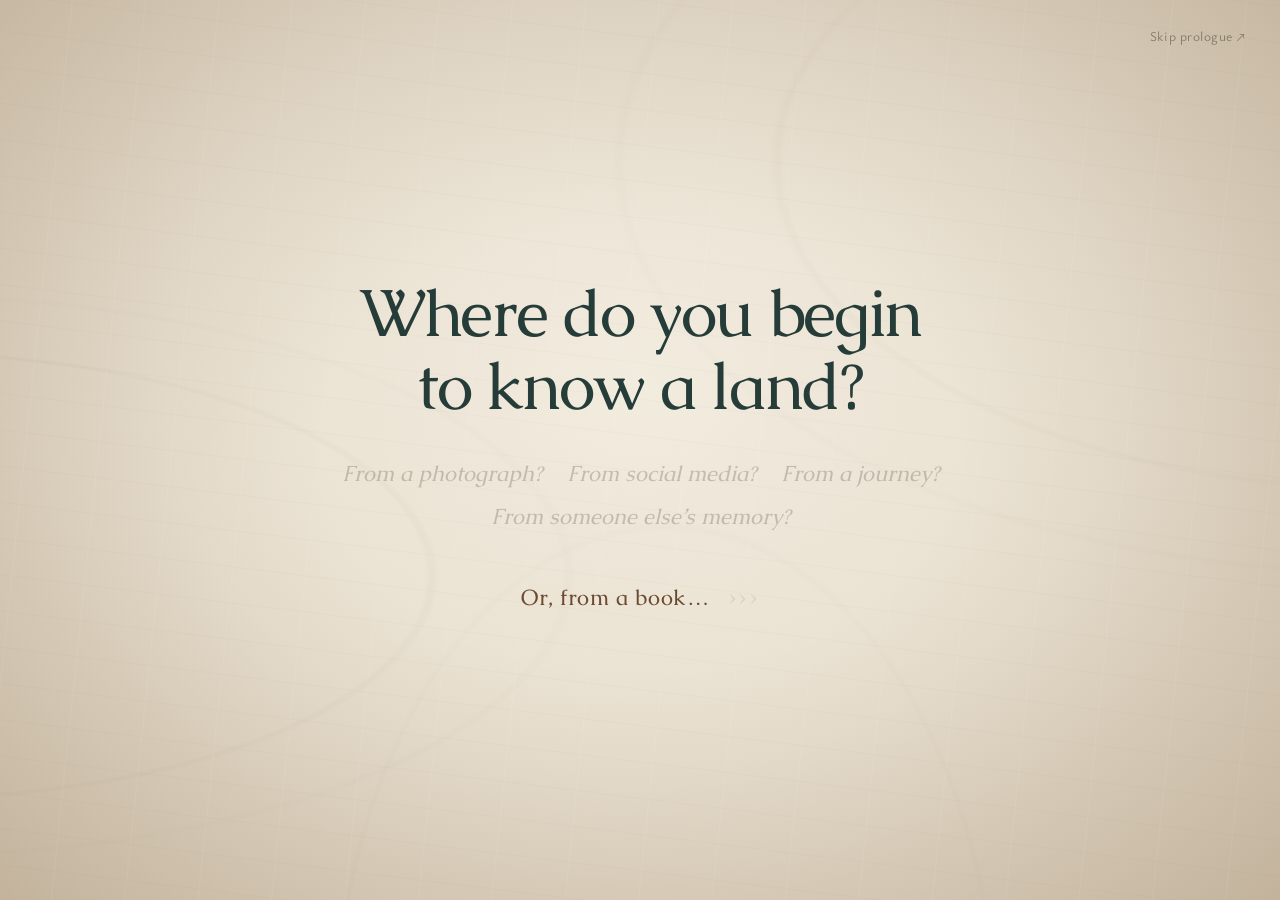
==== commit 3e14f8e5: "Update scripts and styles across multiple chapters for consistency and improvements - Updated journe" ====
--- a/site/index.html
+++ b/site/index.html
@@ -19,7 +19,7 @@
     <link rel="stylesheet" href="./styles/atlas-physical.css?v=63991ea473cd" />
     <link rel="stylesheet" href="./styles/page-transition.css?v=899e8641905a">
     <link rel="stylesheet" href="./styles/journey-audio.css?v=1cd11e8f093f">
-    <script src="./scripts/journey-audio.js?v=e7b5aacf8ba4"></script>
+    <script src="./scripts/journey-audio.js?v=0c9b1a996d60"></script>
     <script src="./scripts/page-transition.js?v=c800a690a4d4"></script>
     <link rel="stylesheet" href="./styles/site-header.css?v=4050e5fbaac1">
     <script src="./scripts/site-header.js?v=0e608b019350"></script>
@@ -28,7 +28,7 @@
     <noscript><style>.journey-ready:not(.journey-mounted) .china-map { visibility: visible; }</style></noscript>
     <link rel="preload" as="image" href="./assets/transition-book.svg?v=759a1f4c6555">
     <link rel="stylesheet" href="./styles/atlas-credits.css?v=830dfe30f48f" />
-  <link rel="stylesheet" href="./styles/mobile-landscape.css?v=5d707a7c6632">
+  <link rel="stylesheet" href="./styles/mobile-landscape.css?v=c6ba13b2075b">
   <script src="./scripts/mobile-orientation.js?v=a3b263fd7ec6" defer></script>
 </head>
   <body data-language="en" class="journey-ready">
@@ -295,7 +295,7 @@
     </dialog>
 
     <script src="./data/real-geography.js?v=49a9ddc8d22f"></script>
-    <script src="./scripts/atlas.js?v=c07370ee52df"></script>
+    <script src="./scripts/atlas.js?v=53cb84853f49"></script>
     <script src="./data/atlas-physical.js?v=a63d195fc66c"></script>
     <script src="./scripts/atlas-camera.js?v=516c25f31cf2"></script>
     <script src="./scripts/atlas-journey.js?v=deb8ffab061d"></script>
--- a/site/styles/mobile-landscape.css
+++ b/site/styles/mobile-landscape.css
@@ -60,3 +60,23 @@
   .credits-book { height: 150px; width: min(480px, 82%); margin-bottom: 28px; }
   .credits-traveler { width: 100px; }
 }
+
+/* 2026-10-16 audit at 667x375, 844x390, 915x412, 932x430 */
+@media (orientation: landscape) and (max-height: 600px) and (max-width: 1100px) {
+  .site-masthead .site-wordmark { align-self: stretch; align-items: center; }
+  .site-masthead .site-language button { min-height: 40px; padding: 0 3px; }
+  .section-rail .rail-caption { display: none; }
+  .section-rail { padding: 0 10px; gap: 6px; }
+  .site-data-sources-trigger { min-height: 40px; }
+}
+@media (orientation: landscape) and (max-height: 600px) and (max-width: 1100px) {
+  .atlas-intro .cta-reopen { font-size: 13.5px; }
+}
+
+@media (orientation: landscape) and (max-height: 600px) and (max-width: 1100px) {
+  .timeline { gap: 10px; padding: 0 12px; }
+  .timeline-caption { display: none; }
+  .timeline-track::before, .timeline-fill { top: 9px; }
+  .timeline-tick { padding-top: 16px; font-size: 13.5px; line-height: 1.1; }
+  .timeline-tick::before { top: 5px; }
+}
